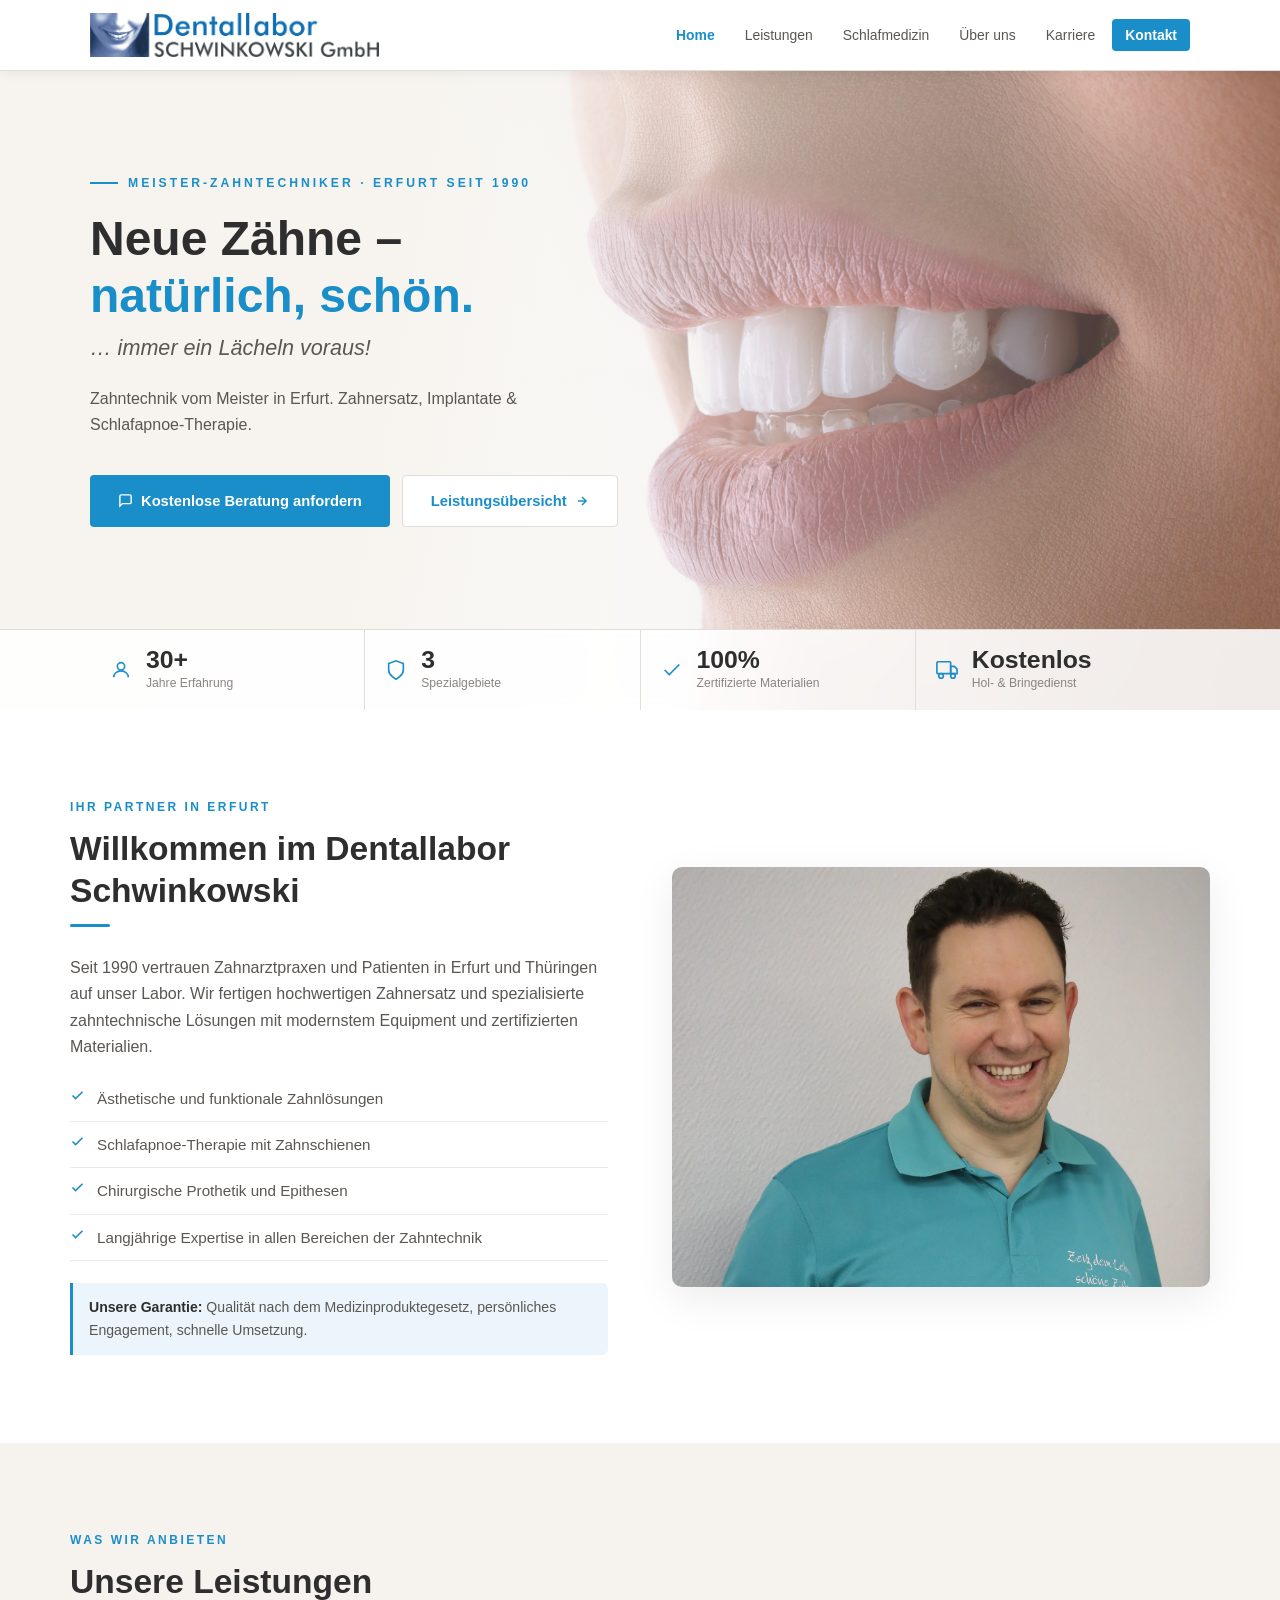
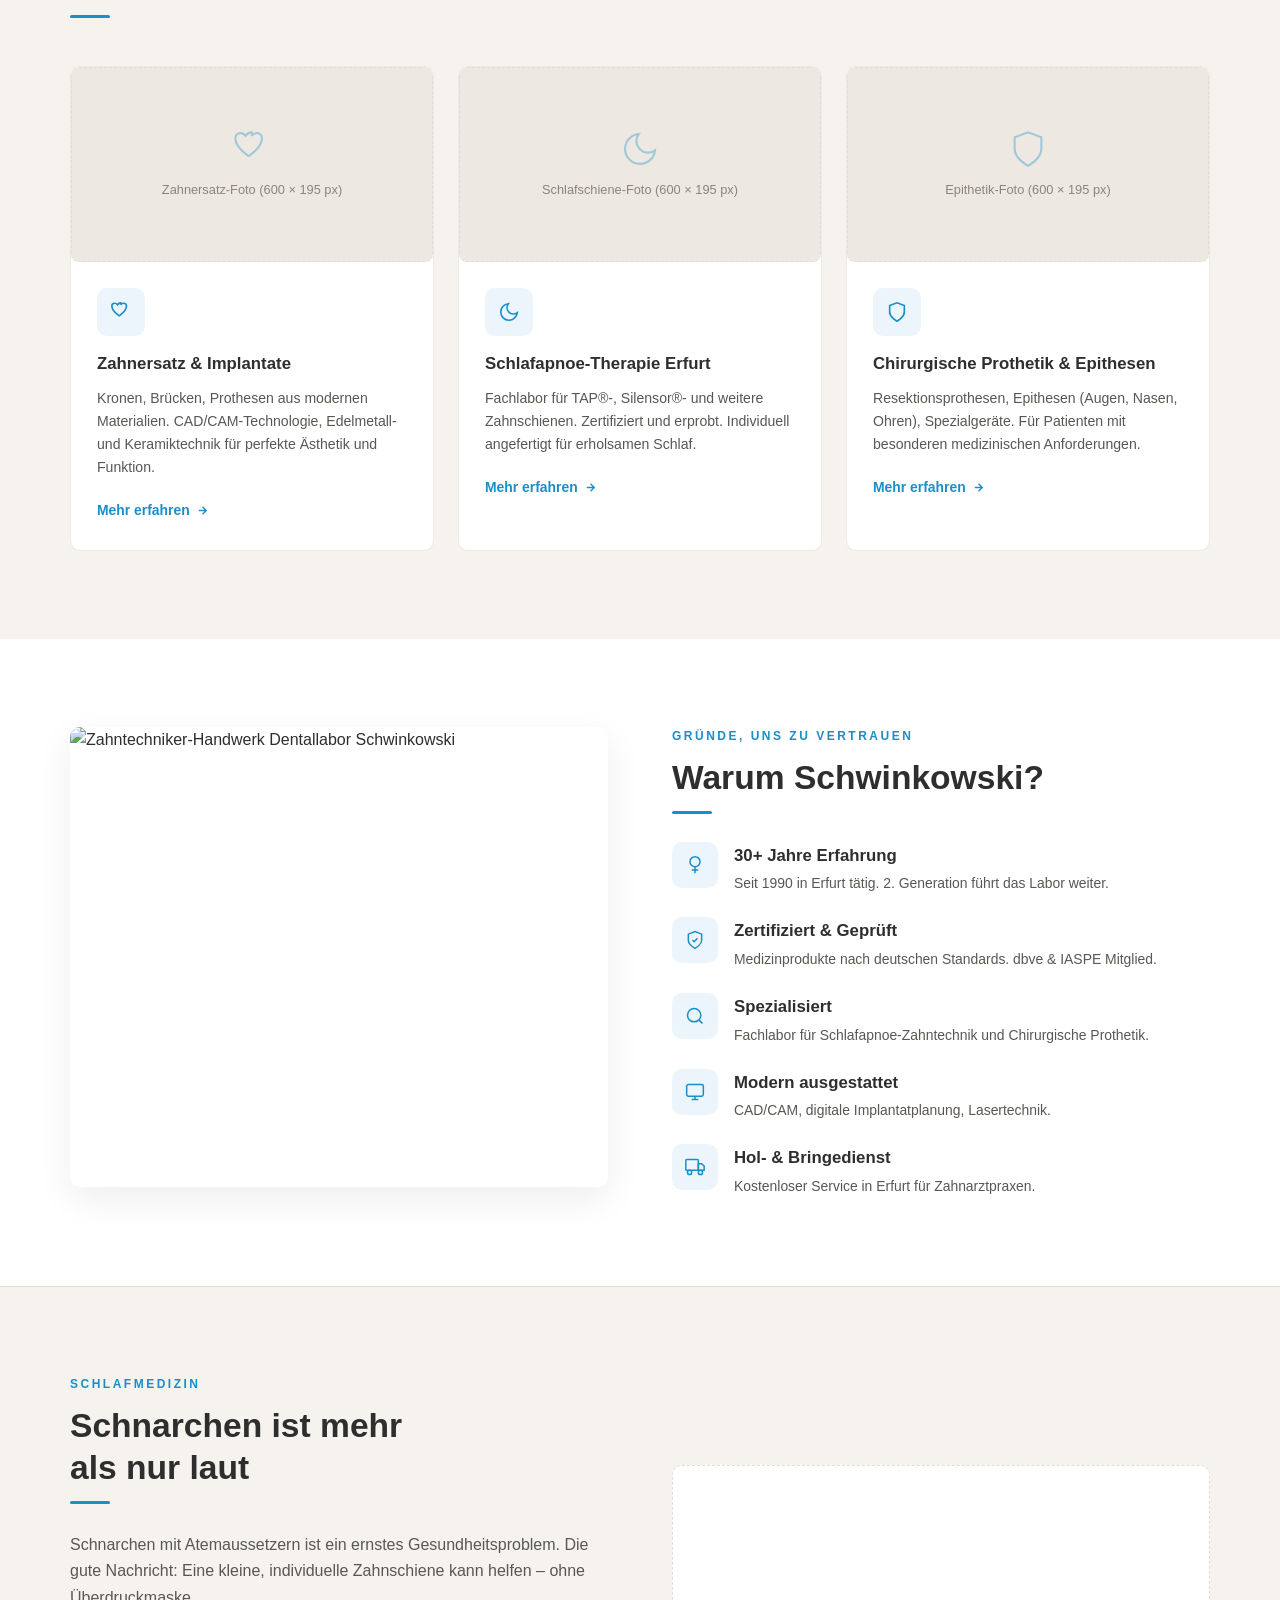
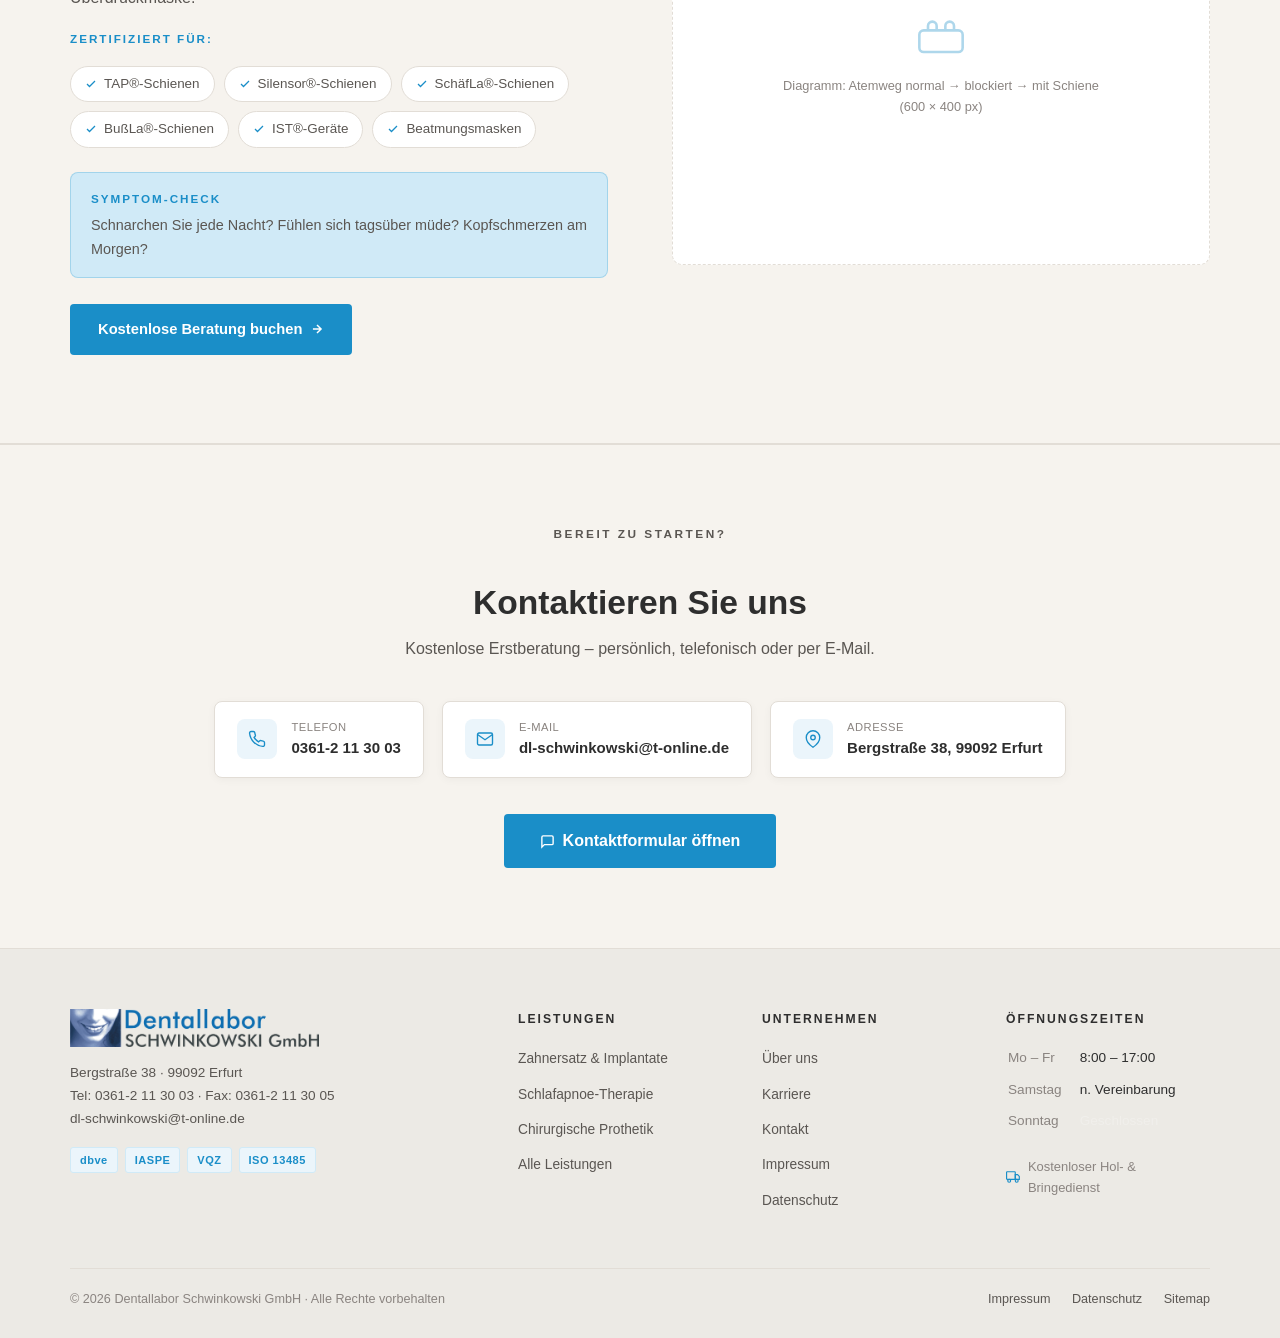
==== index.html @ 12960eac "Add files via upload" ====
<!DOCTYPE html>
<html lang="de">
<head>
  <meta charset="UTF-8" />
  <meta name="viewport" content="width=device-width, initial-scale=1.0" />
  <title>Zahntechnik Erfurt | Zahnersatz & Schlafapnoe-Therapie | Dentallabor Schwinkowski</title>
  <meta name="description" content="Modernes Dentallabor in Erfurt seit 1990. Zahnersatz, Implantate, Schlafapnoe-Therapie mit zertifizierter Qualität. Kontakt: 0361-2 11 30 03" />
  <style>
    /* ===== RESET ===== */
    *, *::before, *::after { box-sizing: border-box; margin: 0; padding: 0; }
    html { scroll-behavior: smooth; }
    body { font-family: 'Segoe UI', Arial, sans-serif; color: #2E2E2E; background: #FDFCFA; line-height: 1.65; }
    a { text-decoration: none; color: inherit; }
    img { max-width: 100%; display: block; }

    /* ===== PALETTE ===== */
    :root {
      /* Warm neutrals */
      --bg:          #FDFCFA;   /* Haupthintergrund: warmes Weiß */
      --bg-warm:     #F6F3EE;   /* Cremeton für Abwechslung */
      --bg-mid:      #EDE9E2;   /* Etwas dunkler für Karten-Hintergrund */
      --border:      #E2DDD6;   /* Trennlinien */
      --border-soft: #EDE9E2;

      /* Text */
      --text:        #2E2E2E;   /* Schwinkowski-Dunkelgrau → Haupttext */
      --text-mid:    #5A5652;   /* Mittlerer Text */
      --text-light:  #8A8480;   /* Subtiler Text */

      /* Brand blue (nur Akzente, Buttons, Links) */
      --blue:        #1A8EC8;
      --blue-dark:   #1270A0;
      --blue-light:  #EBF5FB;
      --blue-mid:    #D0EAF7;

      /* Dark – nur für Nav & Footer */
      --dark:        #111518;
      --dark-mid:    #1C2328;

      /* White */
      --white:       #FFFFFF;
    }

    /* ===== PLACEHOLDERS ===== */
    .img-placeholder {
      background: var(--bg-mid);
      display: flex; flex-direction: column;
      align-items: center; justify-content: center;
      gap: 10px; color: var(--text-light);
      font-size: 0.8rem; text-align: center; padding: 24px;
      border-radius: 8px; border: 1px dashed var(--border);
    }
    .img-placeholder svg { opacity: 0.35; color: var(--blue); }

    /* ===== TYPOGRAPHY ===== */
    h1 { font-size: clamp(2rem, 4vw, 3rem); font-weight: 700; line-height: 1.18; color: var(--text); }
    h2 { font-size: clamp(1.45rem, 3vw, 2.1rem); font-weight: 700; line-height: 1.25; color: var(--text); }
    h3 { font-size: 1.05rem; font-weight: 700; color: var(--text); }
    p  { margin-bottom: 0.9rem; }

    /* ===== BUTTONS ===== */
    .btn {
      display: inline-flex; align-items: center; gap: 8px;
      padding: 13px 28px; border-radius: 4px;
      font-weight: 700; font-size: 0.92rem; border: none; cursor: pointer;
      transition: transform 0.15s, box-shadow 0.15s, background 0.15s;
    }
    .btn:hover { transform: translateY(-2px); box-shadow: 0 6px 20px rgba(0,0,0,0.12); }
    .btn-primary { background: var(--blue); color: var(--white); }
    .btn-primary:hover { background: var(--blue-dark); }
    .btn-dark  { background: var(--dark); color: var(--white); }
    .btn-dark:hover { background: #222; }
    .btn-ghost { background: var(--white); color: var(--blue); border: 1.5px solid var(--blue); }
    .btn-ghost:hover { background: var(--blue-light); }

    /* ===== LAYOUT ===== */
    .section { padding: 88px 20px; }
    .section--warm   { background: var(--bg-warm); }
    .section--white  { background: var(--white); }
    .container { max-width: 1140px; margin: 0 auto; }

    .eyebrow {
      font-size: 0.75rem; font-weight: 700; letter-spacing: 2.5px;
      text-transform: uppercase; color: var(--blue); margin-bottom: 10px;
    }
    .rule { width: 40px; height: 3px; background: var(--blue); border-radius: 2px; margin: 12px 0 28px; }

    /* ===== NAVIGATION ===== */
    header {
      position: fixed; top: 0; left: 0; right: 0; z-index: 1000;
      background: var(--white);
      border-bottom: 1px solid var(--border);
      box-shadow: 0 2px 12px rgba(0,0,0,0.06);
    }
    nav {
      max-width: 1140px; margin: 0 auto;
      display: flex; align-items: center; justify-content: space-between;
      padding: 0 20px; height: 70px;
    }
    .nav-logo img { height: 44px; width: auto; }
    .nav-links { display: flex; gap: 4px; list-style: none; align-items: center; }
    .nav-links a {
      color: var(--text-mid); font-size: 0.87rem; font-weight: 500;
      padding: 8px 13px; border-radius: 4px; transition: background 0.15s, color 0.15s;
    }
    .nav-links a:hover { color: var(--blue); background: var(--blue-light); }
    .nav-links a.active { color: var(--blue); font-weight: 700; }
    .nav-cta { background: var(--blue) !important; color: var(--white) !important; font-weight: 700 !important; border-radius: 4px; }
    .nav-cta:hover { background: var(--blue-dark) !important; }

    /* ===== HERO (hell mit Bild) ===== */
    .hero {
      margin-top: 70px; position: relative;
      height: 640px; overflow: hidden;
      display: flex; align-items: center;
      background: var(--bg-warm);
    }
    .hero-bg-img {
      position: absolute; inset: 0;
      background-image: url('images/header.jpg');
      background-size: cover; background-position: center center;
      opacity: 1;
    }
    /* Warmer Overlay – Text links lesbar, Bild rechts sichtbar */
    .hero-overlay {
      position: absolute; inset: 0;
      background: linear-gradient(
        100deg,
        rgba(246,243,238,0.97) 0%,
        rgba(246,243,238,0.90) 30%,
        rgba(246,243,238,0.55) 55%,
        rgba(246,243,238,0.05) 100%
      );
    }
    .hero-accent-line { display: none; }
    .hero-content {
      position: relative; z-index: 3;
      max-width: 1140px; margin: 0 auto;
      padding: 0 20px 80px; width: 100%;
    }
    .hero-tag {
      font-size: 0.76rem; font-weight: 700; letter-spacing: 3px;
      text-transform: uppercase; color: var(--blue); margin-bottom: 18px;
      display: flex; align-items: center; gap: 10px;
    }
    .hero-tag::before { content:''; display:inline-block; width:28px; height:2px; background:var(--blue); }
    .hero h1 { max-width: 620px; margin-bottom: 6px; color: var(--text); }
    .hero h1 span { color: var(--blue); }
    .hero-italic {
      font-size: 1.35rem; font-style: italic; font-weight: 300;
      color: var(--text-mid); margin-bottom: 20px;
    }
    .hero-sub {
      color: var(--text-mid); font-size: 1rem;
      max-width: 480px; margin-bottom: 36px;
    }
    .hero-btns { display: flex; gap: 12px; flex-wrap: wrap; }

    /* Stats-Leiste am Hero-Boden */
    .hero-stats {
      position: absolute; bottom: 0; left: 0; right: 0; z-index: 3;
      background: rgba(255,255,255,0.88);
      backdrop-filter: blur(8px);
      border-top: 1px solid var(--border);
    }
    .hero-stats-inner {
      max-width: 1140px; margin: 0 auto; padding: 0 20px;
      display: flex;
    }
    .hero-stat {
      flex: 1; padding: 18px 0;
      border-right: 1px solid var(--border);
      display: flex; align-items: center; gap: 14px;
    }
    .hero-stat:last-child { border-right: none; }
    .hero-stat-icon { color: var(--blue); margin-left: 20px; flex-shrink: 0; }
    .hero-stat-num  { font-size: 1.55rem; font-weight: 800; color: var(--text); line-height: 1; }
    .hero-stat-text { font-size: 0.76rem; color: var(--text-light); line-height: 1.4; margin-top: 2px; }

    /* ===== INTRO ===== */
    .intro-grid { display: grid; grid-template-columns: 1fr 1fr; gap: 64px; align-items: center; }
    .intro-list { list-style: none; margin: 16px 0 22px; }
    .intro-list li {
      display: flex; align-items: flex-start; gap: 12px;
      padding: 10px 0; border-bottom: 1px solid var(--border-soft);
      color: var(--text-mid); font-size: 0.95rem;
    }
    .intro-list li svg { color: var(--blue); flex-shrink: 0; margin-top: 2px; }
    .intro-note {
      background: var(--blue-light);
      border-left: 3px solid var(--blue);
      padding: 13px 16px; border-radius: 0 6px 6px 0;
      font-size: 0.88rem; color: var(--text-mid);
    }
    .intro-note strong { color: var(--text); }
    .intro-image { border-radius: 10px; overflow: hidden; box-shadow: 0 12px 40px rgba(0,0,0,0.08); }

    /* ===== CARDS ===== */
    .cards-grid { display: grid; grid-template-columns: repeat(3,1fr); gap: 24px; margin-top: 48px; }
    .card {
      background: var(--white);
      border-radius: 10px;
      border: 1px solid var(--border-soft);
      overflow: hidden;
      transition: transform 0.2s, box-shadow 0.2s, border-color 0.2s;
    }
    .card:hover {
      transform: translateY(-5px);
      box-shadow: 0 12px 36px rgba(26,142,200,0.1);
      border-color: var(--blue);
    }
    .card-img { height: 195px; }
    .card-body { padding: 26px; }
    .card-icon {
      width: 48px; height: 48px;
      background: var(--blue-light); border-radius: 10px;
      display: flex; align-items: center; justify-content: center;
      color: var(--blue); margin-bottom: 14px;
    }
    .card h3 { margin-bottom: 9px; }
    .card p  { font-size: 0.88rem; color: var(--text-mid); margin-bottom: 18px; }
    .card-link {
      display: inline-flex; align-items: center; gap: 6px;
      font-size: 0.87rem; font-weight: 700; color: var(--blue);
      transition: gap 0.15s;
    }
    .card-link:hover { gap: 10px; }

    /* ===== TRUST ===== */
    .trust-grid { display: grid; grid-template-columns: 1fr 1fr; gap: 64px; align-items: start; }
    .trust-image { border-radius: 10px; overflow: hidden; box-shadow: 0 12px 36px rgba(0,0,0,0.07); }
    .trust-items { display: flex; flex-direction: column; gap: 22px; }
    .trust-item { display: flex; gap: 16px; align-items: flex-start; }
    .trust-icon {
      width: 46px; height: 46px; flex-shrink: 0;
      background: var(--blue-light); border-radius: 10px;
      display: flex; align-items: center; justify-content: center; color: var(--blue);
    }
    .trust-item h3 { margin-bottom: 3px; }
    .trust-item p  { font-size: 0.87rem; color: var(--text-mid); margin: 0; }

    /* ===== SCHLAFAPNOE (hell, warm) ===== */
    .sleep-section { background: var(--bg-warm); border-top: 1px solid var(--border); border-bottom: 1px solid var(--border); }
    .sleep-grid { display: grid; grid-template-columns: 1fr 1fr; gap: 64px; align-items: center; }
    .sleep-pills { display: flex; flex-wrap: wrap; gap: 9px; margin: 18px 0 24px; }
    .sleep-pill {
      display: flex; align-items: center; gap: 7px;
      background: var(--white);
      border: 1px solid var(--border);
      border-radius: 20px; padding: 6px 14px;
      font-size: 0.84rem; color: var(--text-mid);
    }
    .sleep-pill svg { color: var(--blue); }
    .sleep-box {
      background: var(--blue-mid);
      border: 1px solid rgba(26,142,200,0.25);
      border-radius: 8px; padding: 16px 20px; margin-bottom: 26px;
    }
    .sleep-box-label {
      font-size: 0.73rem; font-weight: 700; letter-spacing: 2px;
      text-transform: uppercase; color: var(--blue); margin-bottom: 6px;
    }
    .sleep-box p { font-size: 0.9rem; color: var(--text-mid); margin: 0; }
    .sleep-placeholder {
      background: var(--white);
      border: 1px dashed var(--border);
      border-radius: 10px;
    }

    /* ===== CTA SECTION ===== */
    .cta-section {
      background: var(--bg-warm);
      border-top: 1px solid var(--border);
      color: var(--text); text-align: center; padding: 80px 20px;
    }
    .cta-section h2 { color: var(--text); margin-bottom: 12px; }
    .cta-section > .container > p { color: var(--text-mid); max-width: 500px; margin: 0 auto 38px; }
    .cta-eyebrow { font-size:0.74rem; font-weight:700; letter-spacing:2.5px; text-transform:uppercase; color: var(--blue); margin-bottom:10px; }
    .cta-cards { display: flex; gap: 18px; justify-content: center; flex-wrap: wrap; margin-bottom: 36px; }
    .cta-card {
      display: flex; align-items: center; gap: 14px;
      background: var(--white);
      border: 1px solid var(--border);
      border-radius: 8px; padding: 16px 22px; text-align: left;
      box-shadow: 0 2px 8px rgba(0,0,0,0.04);
    }
    .cta-card-icon {
      width: 40px; height: 40px; flex-shrink: 0;
      background: var(--blue-light); border-radius: 8px;
      display: flex; align-items: center; justify-content: center;
      color: var(--blue);
    }
    .cta-card-label { font-size: 0.7rem; color: var(--text-light); letter-spacing: 0.5px; text-transform: uppercase; }
    .cta-card-value { font-weight: 700; font-size: 0.94rem; color: var(--text); }

    /* ===== FOOTER (helles Grau) ===== */
    footer {
      background: #ECEAE5;
      border-top: 1px solid var(--border);
      color: var(--text-mid);
      padding: 60px 20px 28px;
    }
    .footer-grid {
      display: grid; grid-template-columns: 2fr 1fr 1fr 1fr; gap: 40px;
      max-width: 1140px; margin: 0 auto 46px;
    }
    .footer-logo { height: 38px; width: auto; margin-bottom: 14px; }
    .footer-brand p { font-size: 0.85rem; color: var(--text-mid); margin-bottom: 16px; line-height: 1.7; }
    .footer-badges { display: flex; flex-wrap: wrap; gap: 7px; }
    .footer-badge {
      background: var(--blue-light); border: 1px solid var(--blue-mid);
      border-radius: 3px; padding: 3px 9px;
      font-size: 0.69rem; font-weight: 700; color: var(--blue); letter-spacing: 0.5px;
    }
    .footer-col h4 {
      color: var(--text); font-size: 0.76rem; font-weight: 700;
      text-transform: uppercase; letter-spacing: 2px; margin-bottom: 16px;
    }
    .footer-col ul { list-style: none; }
    .footer-col ul li { margin-bottom: 9px; }
    .footer-col ul li a { font-size: 0.86rem; color: var(--text-mid); transition: color 0.15s; }
    .footer-col ul li a:hover { color: var(--blue); }
    .footer-hours td { padding-bottom: 7px; font-size: 0.85rem; }
    .footer-hours td:first-child { color: var(--text-light); padding-right: 16px; }
    .footer-hours td:last-child { color: var(--text); }
    .footer-service {
      display: flex; align-items: center; gap: 8px;
      font-size: 0.81rem; margin-top: 14px; color: var(--text-light);
    }
    .footer-service svg { color: var(--blue); }
    .footer-bottom {
      max-width: 1140px; margin: 0 auto;
      border-top: 1px solid var(--border);
      padding-top: 20px;
      display: flex; align-items: center; justify-content: space-between;
      flex-wrap: wrap; gap: 12px;
      font-size: 0.79rem; color: var(--text-light);
    }
    .footer-bottom a { color: var(--text-mid); margin-left: 18px; }
    .footer-bottom a:hover { color: var(--blue); }

    /* ===== RESPONSIVE ===== */
    @media (max-width: 1000px) {
      .intro-grid, .trust-grid, .sleep-grid { grid-template-columns: 1fr; }
      .cards-grid { grid-template-columns: 1fr 1fr; }
      .footer-grid { grid-template-columns: 1fr 1fr; }
      .trust-image { order: -1; }
    }
    @media (max-width: 700px) {
      .cards-grid { grid-template-columns: 1fr; }
      .hero-stats-inner { flex-wrap: wrap; }
      .hero-stat { min-width: 45%; border-right: none; border-bottom: 1px solid var(--border); }
      .nav-links { display: none; }
      .footer-grid { grid-template-columns: 1fr; }
      .hero-overlay { background: linear-gradient(95deg, rgba(253,252,250,0.98) 0%, rgba(246,243,238,0.9) 50%, rgba(246,243,238,0.3) 100%); }
    }
  </style>
</head>
<body>

<!-- ===== NAVIGATION ===== -->
<header>
  <nav>
    <a href="/" class="nav-logo">
      <img src="images/DLS-logo-simple.png" alt="Dentallabor Schwinkowski GmbH" />
    </a>
    <ul class="nav-links">
      <li><a href="/" class="active">Home</a></li>
      <li><a href="/leistungen">Leistungen</a></li>
      <li><a href="/leistungen/schlafmedizin">Schlafmedizin</a></li>
      <li><a href="/ueber-uns">Über uns</a></li>
      <li><a href="/karriere">Karriere</a></li>
      <li><a href="/kontakt" class="nav-cta">Kontakt</a></li>
    </ul>
  </nav>
</header>


<!-- ===== HERO ===== -->
<section class="hero">
  <div class="hero-bg-img"></div>
  <div class="hero-overlay"></div>
  <div class="hero-accent-line"></div>

  <div class="hero-content container">
    <p class="hero-tag">Meister-Zahntechniker · Erfurt seit 1990</p>
    <h1>Neue Zähne –<br><span>natürlich, schön.</span></h1>
    <p class="hero-italic">… immer ein Lächeln voraus!</p>
    <p class="hero-sub">Zahntechnik vom Meister in Erfurt. Zahnersatz, Implantate &amp; Schlafapnoe-Therapie.</p>
    <div class="hero-btns">
      <a href="/kontakt?typ=anfrage" class="btn btn-primary">
        <svg width="15" height="15" viewBox="0 0 24 24" fill="none" stroke="currentColor" stroke-width="2.2"><path d="M21 15a2 2 0 01-2 2H7l-4 4V5a2 2 0 012-2h14a2 2 0 012 2z"/></svg>
        Kostenlose Beratung anfordern
      </a>
      <a href="/leistungen" class="btn" style="background:var(--white); color:var(--blue); border:1.5px solid var(--border);">
        Leistungsübersicht
        <svg width="14" height="14" viewBox="0 0 24 24" fill="none" stroke="currentColor" stroke-width="2.5"><path d="M5 12h14M12 5l7 7-7 7"/></svg>
      </a>
    </div>
  </div>

  <!-- Stats-Leiste -->
  <div class="hero-stats">
    <div class="hero-stats-inner container">
      <div class="hero-stat">
        <svg class="hero-stat-icon" width="22" height="22" viewBox="0 0 24 24" fill="none" stroke="currentColor" stroke-width="1.8"><circle cx="12" cy="8" r="4"/><path d="M4 20c0-4 3.6-7 8-7s8 3 8 7"/></svg>
        <div>
          <div class="hero-stat-num">30+</div>
          <div class="hero-stat-text">Jahre Erfahrung</div>
        </div>
      </div>
      <div class="hero-stat">
        <svg class="hero-stat-icon" width="22" height="22" viewBox="0 0 24 24" fill="none" stroke="currentColor" stroke-width="1.8"><path d="M12 22s8-4 8-10V5l-8-3-8 3v7c0 6 8 10 8 10z"/></svg>
        <div>
          <div class="hero-stat-num">3</div>
          <div class="hero-stat-text">Spezialgebiete</div>
        </div>
      </div>
      <div class="hero-stat">
        <svg class="hero-stat-icon" width="22" height="22" viewBox="0 0 24 24" fill="none" stroke="currentColor" stroke-width="1.8"><polyline points="20 6 9 17 4 12"/></svg>
        <div>
          <div class="hero-stat-num">100%</div>
          <div class="hero-stat-text">Zertifizierte Materialien</div>
        </div>
      </div>
      <div class="hero-stat">
        <svg class="hero-stat-icon" width="22" height="22" viewBox="0 0 24 24" fill="none" stroke="currentColor" stroke-width="1.8"><rect x="1" y="3" width="15" height="13" rx="1"/><path d="M16 8h4l3 3v5h-7z"/><circle cx="5.5" cy="18.5" r="2.5"/><circle cx="18.5" cy="18.5" r="2.5"/></svg>
        <div>
          <div class="hero-stat-num">Kostenlos</div>
          <div class="hero-stat-text">Hol- &amp; Bringedienst</div>
        </div>
      </div>
    </div>
  </div>
</section>


<!-- ===== EINLEITUNG ===== -->
<section class="section section--white">
  <div class="container intro-grid">
    <div>
      <p class="eyebrow">Ihr Partner in Erfurt</p>
      <h2>Willkommen im Dentallabor Schwinkowski</h2>
      <div class="rule"></div>
      <p style="color:var(--text-mid);">Seit 1990 vertrauen Zahnarztpraxen und Patienten in Erfurt und Thüringen auf unser Labor. Wir fertigen hochwertigen Zahnersatz und spezialisierte zahntechnische Lösungen mit modernstem Equipment und zertifizierten Materialien.</p>
      <ul class="intro-list">
        <li>
          <svg width="15" height="15" viewBox="0 0 24 24" fill="none" stroke="currentColor" stroke-width="2.5"><polyline points="20 6 9 17 4 12"/></svg>
          Ästhetische und funktionale Zahnlösungen
        </li>
        <li>
          <svg width="15" height="15" viewBox="0 0 24 24" fill="none" stroke="currentColor" stroke-width="2.5"><polyline points="20 6 9 17 4 12"/></svg>
          Schlafapnoe-Therapie mit Zahnschienen
        </li>
        <li>
          <svg width="15" height="15" viewBox="0 0 24 24" fill="none" stroke="currentColor" stroke-width="2.5"><polyline points="20 6 9 17 4 12"/></svg>
          Chirurgische Prothetik und Epithesen
        </li>
        <li>
          <svg width="15" height="15" viewBox="0 0 24 24" fill="none" stroke="currentColor" stroke-width="2.5"><polyline points="20 6 9 17 4 12"/></svg>
          Langjährige Expertise in allen Bereichen der Zahntechnik
        </li>
      </ul>
      <div class="intro-note">
        <strong>Unsere Garantie:</strong> Qualität nach dem Medizinproduktegesetz, persönliches Engagement, schnelle Umsetzung.
      </div>
    </div>
    <div class="intro-image">
      <img src="images/Portrait-LarsStahl.webp"
           alt="ZTM Lars Stahl – Leitung Dentallabor Schwinkowski Erfurt"
           style="width:100%; height:420px; object-fit:cover;" />
    </div>
  </div>
</section>


<!-- ===== LEISTUNGS-CARDS ===== -->
<section class="section section--warm">
  <div class="container">
    <p class="eyebrow">Was wir anbieten</p>
    <h2>Unsere Leistungen</h2>
    <div class="rule"></div>

    <div class="cards-grid">

      <article class="card">
        <div class="card-img img-placeholder">
          <svg width="40" height="40" viewBox="0 0 24 24" fill="none" stroke="currentColor" stroke-width="1.3"><path d="M12 2c-1.5 0-3 .8-3.8 2.1C7.4 3 6.2 2.5 5 2.5 3 2.5 2 4 2 5.5c0 4 3 7 7 10l.5.4a1 1 0 001 0l.5-.4c4-3 7-6 7-10 0-1.5-1-3-3-3-1.2 0-2.4.5-3.2 1.6A4 4 0 0012 2z"/></svg>
          <span>Zahnersatz-Foto (600 × 195 px)</span>
        </div>
        <div class="card-body">
          <div class="card-icon">
            <svg width="22" height="22" viewBox="0 0 24 24" fill="none" stroke="currentColor" stroke-width="1.8"><path d="M12 2c-1.5 0-3 .8-3.8 2.1C7.4 3 6.2 2.5 5 2.5 3 2.5 2 4 2 5.5c0 4 3 7 7 10l.5.4a1 1 0 001 0l.5-.4c4-3 7-6 7-10 0-1.5-1-3-3-3-1.2 0-2.4.5-3.2 1.6A4 4 0 0012 2z"/></svg>
          </div>
          <h3>Zahnersatz &amp; Implantate</h3>
          <p>Kronen, Brücken, Prothesen aus modernen Materialien. CAD/CAM-Technologie, Edelmetall- und Keramiktechnik für perfekte Ästhetik und Funktion.</p>
          <a href="/leistungen/zahnersatz" class="card-link">
            Mehr erfahren
            <svg width="13" height="13" viewBox="0 0 24 24" fill="none" stroke="currentColor" stroke-width="2.5"><path d="M5 12h14M12 5l7 7-7 7"/></svg>
          </a>
        </div>
      </article>

      <article class="card">
        <div class="card-img img-placeholder">
          <svg width="40" height="40" viewBox="0 0 24 24" fill="none" stroke="currentColor" stroke-width="1.3"><path d="M21 12.79A9 9 0 1111.21 3 7 7 0 0021 12.79z"/></svg>
          <span>Schlafschiene-Foto (600 × 195 px)</span>
        </div>
        <div class="card-body">
          <div class="card-icon">
            <svg width="22" height="22" viewBox="0 0 24 24" fill="none" stroke="currentColor" stroke-width="1.8"><path d="M21 12.79A9 9 0 1111.21 3 7 7 0 0021 12.79z"/></svg>
          </div>
          <h3>Schlafapnoe-Therapie Erfurt</h3>
          <p>Fachlabor für TAP®-, Silensor®- und weitere Zahnschienen. Zertifiziert und erprobt. Individuell angefertigt für erholsamen Schlaf.</p>
          <a href="/leistungen/schlafmedizin" class="card-link">
            Mehr erfahren
            <svg width="13" height="13" viewBox="0 0 24 24" fill="none" stroke="currentColor" stroke-width="2.5"><path d="M5 12h14M12 5l7 7-7 7"/></svg>
          </a>
        </div>
      </article>

      <article class="card">
        <div class="card-img img-placeholder">
          <svg width="40" height="40" viewBox="0 0 24 24" fill="none" stroke="currentColor" stroke-width="1.3"><path d="M12 22s8-4 8-10V5l-8-3-8 3v7c0 6 8 10 8 10z"/></svg>
          <span>Epithetik-Foto (600 × 195 px)</span>
        </div>
        <div class="card-body">
          <div class="card-icon">
            <svg width="22" height="22" viewBox="0 0 24 24" fill="none" stroke="currentColor" stroke-width="1.8"><path d="M12 22s8-4 8-10V5l-8-3-8 3v7c0 6 8 10 8 10z"/></svg>
          </div>
          <h3>Chirurgische Prothetik &amp; Epithesen</h3>
          <p>Resektionsprothesen, Epithesen (Augen, Nasen, Ohren), Spezialgeräte. Für Patienten mit besonderen medizinischen Anforderungen.</p>
          <a href="/leistungen/chirurgische-prothetik" class="card-link">
            Mehr erfahren
            <svg width="13" height="13" viewBox="0 0 24 24" fill="none" stroke="currentColor" stroke-width="2.5"><path d="M5 12h14M12 5l7 7-7 7"/></svg>
          </a>
        </div>
      </article>

    </div>
  </div>
</section>


<!-- ===== WARUM SCHWINKOWSKI ===== -->
<section class="section section--white">
  <div class="container trust-grid">
    <div class="trust-image">
      <img src="images/Philosophie+2.Bild+Ha╠ênde-1920w.webp"
           alt="Zahntechniker-Handwerk Dentallabor Schwinkowski"
           style="width:100%; height:460px; object-fit:cover;" />
    </div>
    <div>
      <p class="eyebrow">Gründe, uns zu vertrauen</p>
      <h2>Warum Schwinkowski?</h2>
      <div class="rule"></div>
      <div class="trust-items">

        <div class="trust-item">
          <div class="trust-icon">
            <svg width="20" height="20" viewBox="0 0 24 24" fill="none" stroke="currentColor" stroke-width="1.8"><circle cx="12" cy="8" r="6"/><path d="M12 14v8M8 18h8"/></svg>
          </div>
          <div>
            <h3>30+ Jahre Erfahrung</h3>
            <p>Seit 1990 in Erfurt tätig. 2. Generation führt das Labor weiter.</p>
          </div>
        </div>

        <div class="trust-item">
          <div class="trust-icon">
            <svg width="20" height="20" viewBox="0 0 24 24" fill="none" stroke="currentColor" stroke-width="1.8"><path d="M12 22s8-4 8-10V5l-8-3-8 3v7c0 6 8 10 8 10z"/><polyline points="9 12 11 14 15 10"/></svg>
          </div>
          <div>
            <h3>Zertifiziert &amp; Geprüft</h3>
            <p>Medizinprodukte nach deutschen Standards. dbve &amp; IASPE Mitglied.</p>
          </div>
        </div>

        <div class="trust-item">
          <div class="trust-icon">
            <svg width="20" height="20" viewBox="0 0 24 24" fill="none" stroke="currentColor" stroke-width="1.8"><circle cx="11" cy="11" r="8"/><path d="M21 21l-4.35-4.35"/></svg>
          </div>
          <div>
            <h3>Spezialisiert</h3>
            <p>Fachlabor für Schlafapnoe-Zahntechnik und Chirurgische Prothetik.</p>
          </div>
        </div>

        <div class="trust-item">
          <div class="trust-icon">
            <svg width="20" height="20" viewBox="0 0 24 24" fill="none" stroke="currentColor" stroke-width="1.8"><rect x="2" y="3" width="20" height="14" rx="2"/><path d="M8 21h8M12 17v4"/></svg>
          </div>
          <div>
            <h3>Modern ausgestattet</h3>
            <p>CAD/CAM, digitale Implantatplanung, Lasertechnik.</p>
          </div>
        </div>

        <div class="trust-item">
          <div class="trust-icon">
            <svg width="20" height="20" viewBox="0 0 24 24" fill="none" stroke="currentColor" stroke-width="1.8"><rect x="1" y="3" width="15" height="13" rx="1"/><path d="M16 8h4l3 3v5h-7z"/><circle cx="5.5" cy="18.5" r="2.5"/><circle cx="18.5" cy="18.5" r="2.5"/></svg>
          </div>
          <div>
            <h3>Hol- &amp; Bringedienst</h3>
            <p>Kostenloser Service in Erfurt für Zahnarztpraxen.</p>
          </div>
        </div>

      </div>
    </div>
  </div>
</section>


<!-- ===== SCHLAFAPNOE TEASER ===== -->
<section class="section sleep-section">
  <div class="container sleep-grid">
    <div>
      <p class="eyebrow">Schlafmedizin</p>
      <h2>Schnarchen ist mehr<br>als nur laut</h2>
      <div class="rule"></div>
      <p style="color:var(--text-mid);">Schnarchen mit Atemaussetzern ist ein ernstes Gesundheitsproblem. Die gute Nachricht: Eine kleine, individuelle Zahnschiene kann helfen – ohne Überdruckmaske.</p>

      <p style="font-size:0.73rem; font-weight:700; letter-spacing:2px; text-transform:uppercase; color:var(--blue); margin:18px 0 10px;">Zertifiziert für:</p>
      <div class="sleep-pills">
        <span class="sleep-pill">
          <svg width="12" height="12" viewBox="0 0 24 24" fill="none" stroke="currentColor" stroke-width="2.5"><polyline points="20 6 9 17 4 12"/></svg>
          TAP®-Schienen
        </span>
        <span class="sleep-pill">
          <svg width="12" height="12" viewBox="0 0 24 24" fill="none" stroke="currentColor" stroke-width="2.5"><polyline points="20 6 9 17 4 12"/></svg>
          Silensor®-Schienen
        </span>
        <span class="sleep-pill">
          <svg width="12" height="12" viewBox="0 0 24 24" fill="none" stroke="currentColor" stroke-width="2.5"><polyline points="20 6 9 17 4 12"/></svg>
          SchäfLa®-Schienen
        </span>
        <span class="sleep-pill">
          <svg width="12" height="12" viewBox="0 0 24 24" fill="none" stroke="currentColor" stroke-width="2.5"><polyline points="20 6 9 17 4 12"/></svg>
          BußLa®-Schienen
        </span>
        <span class="sleep-pill">
          <svg width="12" height="12" viewBox="0 0 24 24" fill="none" stroke="currentColor" stroke-width="2.5"><polyline points="20 6 9 17 4 12"/></svg>
          IST®-Geräte
        </span>
        <span class="sleep-pill">
          <svg width="12" height="12" viewBox="0 0 24 24" fill="none" stroke="currentColor" stroke-width="2.5"><polyline points="20 6 9 17 4 12"/></svg>
          Beatmungsmasken
        </span>
      </div>

      <div class="sleep-box">
        <div class="sleep-box-label">Symptom-Check</div>
        <p>Schnarchen Sie jede Nacht? Fühlen sich tagsüber müde? Kopfschmerzen am Morgen?</p>
      </div>

      <a href="/leistungen/schlafmedizin" class="btn btn-primary">
        Kostenlose Beratung buchen
        <svg width="14" height="14" viewBox="0 0 24 24" fill="none" stroke="currentColor" stroke-width="2.5"><path d="M5 12h14M12 5l7 7-7 7"/></svg>
      </a>
    </div>

    <div class="sleep-placeholder img-placeholder" style="min-height:400px;">
      <svg width="52" height="52" viewBox="0 0 24 24" fill="none" stroke="currentColor" stroke-width="1.2">
        <rect x="2" y="8" width="20" height="10" rx="2"/><path d="M6 8V6a2 2 0 014 0v2M14 8V6a2 2 0 014 0v2"/>
      </svg>
      <span>Diagramm: Atemweg normal → blockiert → mit Schiene<br>(600 × 400 px)</span>
    </div>
  </div>
</section>


<!-- ===== CTA ===== -->
<section class="cta-section">
  <div class="container">
    <p class="cta-eyebrow">Bereit zu starten?</p>
    <h2>Kontaktieren Sie uns</h2>
    <p>Kostenlose Erstberatung – persönlich, telefonisch oder per E-Mail.</p>

    <div class="cta-cards">
      <div class="cta-card">
        <div class="cta-card-icon">
          <svg width="18" height="18" viewBox="0 0 24 24" fill="none" stroke="currentColor" stroke-width="1.8"><path d="M22 16.92v3a2 2 0 01-2.18 2A19.8 19.8 0 012.08 4.18 2 2 0 014.1 2h3a2 2 0 012 1.72c.127.96.361 1.903.7 2.81a2 2 0 01-.45 2.11L8.09 9.91a16 16 0 006 6l1.27-1.27a2 2 0 012.11-.45c.907.339 1.85.573 2.81.7A2 2 0 0122 16.92z"/></svg>
        </div>
        <div>
          <div class="cta-card-label">Telefon</div>
          <div class="cta-card-value">0361-2 11 30 03</div>
        </div>
      </div>
      <div class="cta-card">
        <div class="cta-card-icon">
          <svg width="18" height="18" viewBox="0 0 24 24" fill="none" stroke="currentColor" stroke-width="1.8"><path d="M4 4h16c1.1 0 2 .9 2 2v12c0 1.1-.9 2-2 2H4c-1.1 0-2-.9-2-2V6c0-1.1.9-2 2-2z"/><polyline points="22,6 12,13 2,6"/></svg>
        </div>
        <div>
          <div class="cta-card-label">E-Mail</div>
          <div class="cta-card-value">dl-schwinkowski@t-online.de</div>
        </div>
      </div>
      <div class="cta-card">
        <div class="cta-card-icon">
          <svg width="18" height="18" viewBox="0 0 24 24" fill="none" stroke="currentColor" stroke-width="1.8"><path d="M21 10c0 7-9 13-9 13S3 17 3 10a9 9 0 0118 0z"/><circle cx="12" cy="10" r="3"/></svg>
        </div>
        <div>
          <div class="cta-card-label">Adresse</div>
          <div class="cta-card-value">Bergstraße 38, 99092 Erfurt</div>
        </div>
      </div>
    </div>

    <a href="/kontakt" class="btn btn-primary" style="font-size:1rem; padding:14px 36px;">
      <svg width="15" height="15" viewBox="0 0 24 24" fill="none" stroke="currentColor" stroke-width="2.2"><path d="M21 15a2 2 0 01-2 2H7l-4 4V5a2 2 0 012-2h14a2 2 0 012 2z"/></svg>
      Kontaktformular öffnen
    </a>
  </div>
</section>


<!-- ===== FOOTER ===== -->
<footer>
  <div class="footer-grid container">
    <div class="footer-brand">
      <img src="images/DLS-logo-simple.png" alt="Dentallabor Schwinkowski" class="footer-logo" />
      <p>Bergstraße 38 · 99092 Erfurt<br>
         Tel: 0361-2 11 30 03 · Fax: 0361-2 11 30 05<br>
         dl-schwinkowski@t-online.de</p>
      <div class="footer-badges">
        <span class="footer-badge">dbve</span>
        <span class="footer-badge">IASPE</span>
        <span class="footer-badge">VQZ</span>
        <span class="footer-badge">ISO 13485</span>
      </div>
    </div>
    <div class="footer-col">
      <h4>Leistungen</h4>
      <ul>
        <li><a href="/leistungen/zahnersatz">Zahnersatz &amp; Implantate</a></li>
        <li><a href="/leistungen/schlafmedizin">Schlafapnoe-Therapie</a></li>
        <li><a href="/leistungen/chirurgische-prothetik">Chirurgische Prothetik</a></li>
        <li><a href="/leistungen">Alle Leistungen</a></li>
      </ul>
    </div>
    <div class="footer-col">
      <h4>Unternehmen</h4>
      <ul>
        <li><a href="/ueber-uns">Über uns</a></li>
        <li><a href="/karriere">Karriere</a></li>
        <li><a href="/kontakt">Kontakt</a></li>
        <li><a href="/impressum">Impressum</a></li>
        <li><a href="/datenschutz">Datenschutz</a></li>
      </ul>
    </div>
    <div class="footer-col">
      <h4>Öffnungszeiten</h4>
      <table class="footer-hours">
        <tr><td>Mo – Fr</td><td>8:00 – 17:00</td></tr>
        <tr><td>Samstag</td><td>n. Vereinbarung</td></tr>
        <tr><td>Sonntag</td><td style="color:rgba(255,255,255,0.25);">Geschlossen</td></tr>
      </table>
      <div class="footer-service">
        <svg width="14" height="14" viewBox="0 0 24 24" fill="none" stroke="currentColor" stroke-width="2"><rect x="1" y="3" width="15" height="13" rx="1"/><path d="M16 8h4l3 3v5h-7z"/><circle cx="5.5" cy="18.5" r="2.5"/><circle cx="18.5" cy="18.5" r="2.5"/></svg>
        Kostenloser Hol- &amp; Bringedienst
      </div>
    </div>
  </div>
  <div class="footer-bottom">
    <span>© 2026 Dentallabor Schwinkowski GmbH · Alle Rechte vorbehalten</span>
    <div>
      <a href="/impressum">Impressum</a>
      <a href="/datenschutz">Datenschutz</a>
      <a href="/sitemap">Sitemap</a>
    </div>
  </div>
</footer>

</body>
</html>
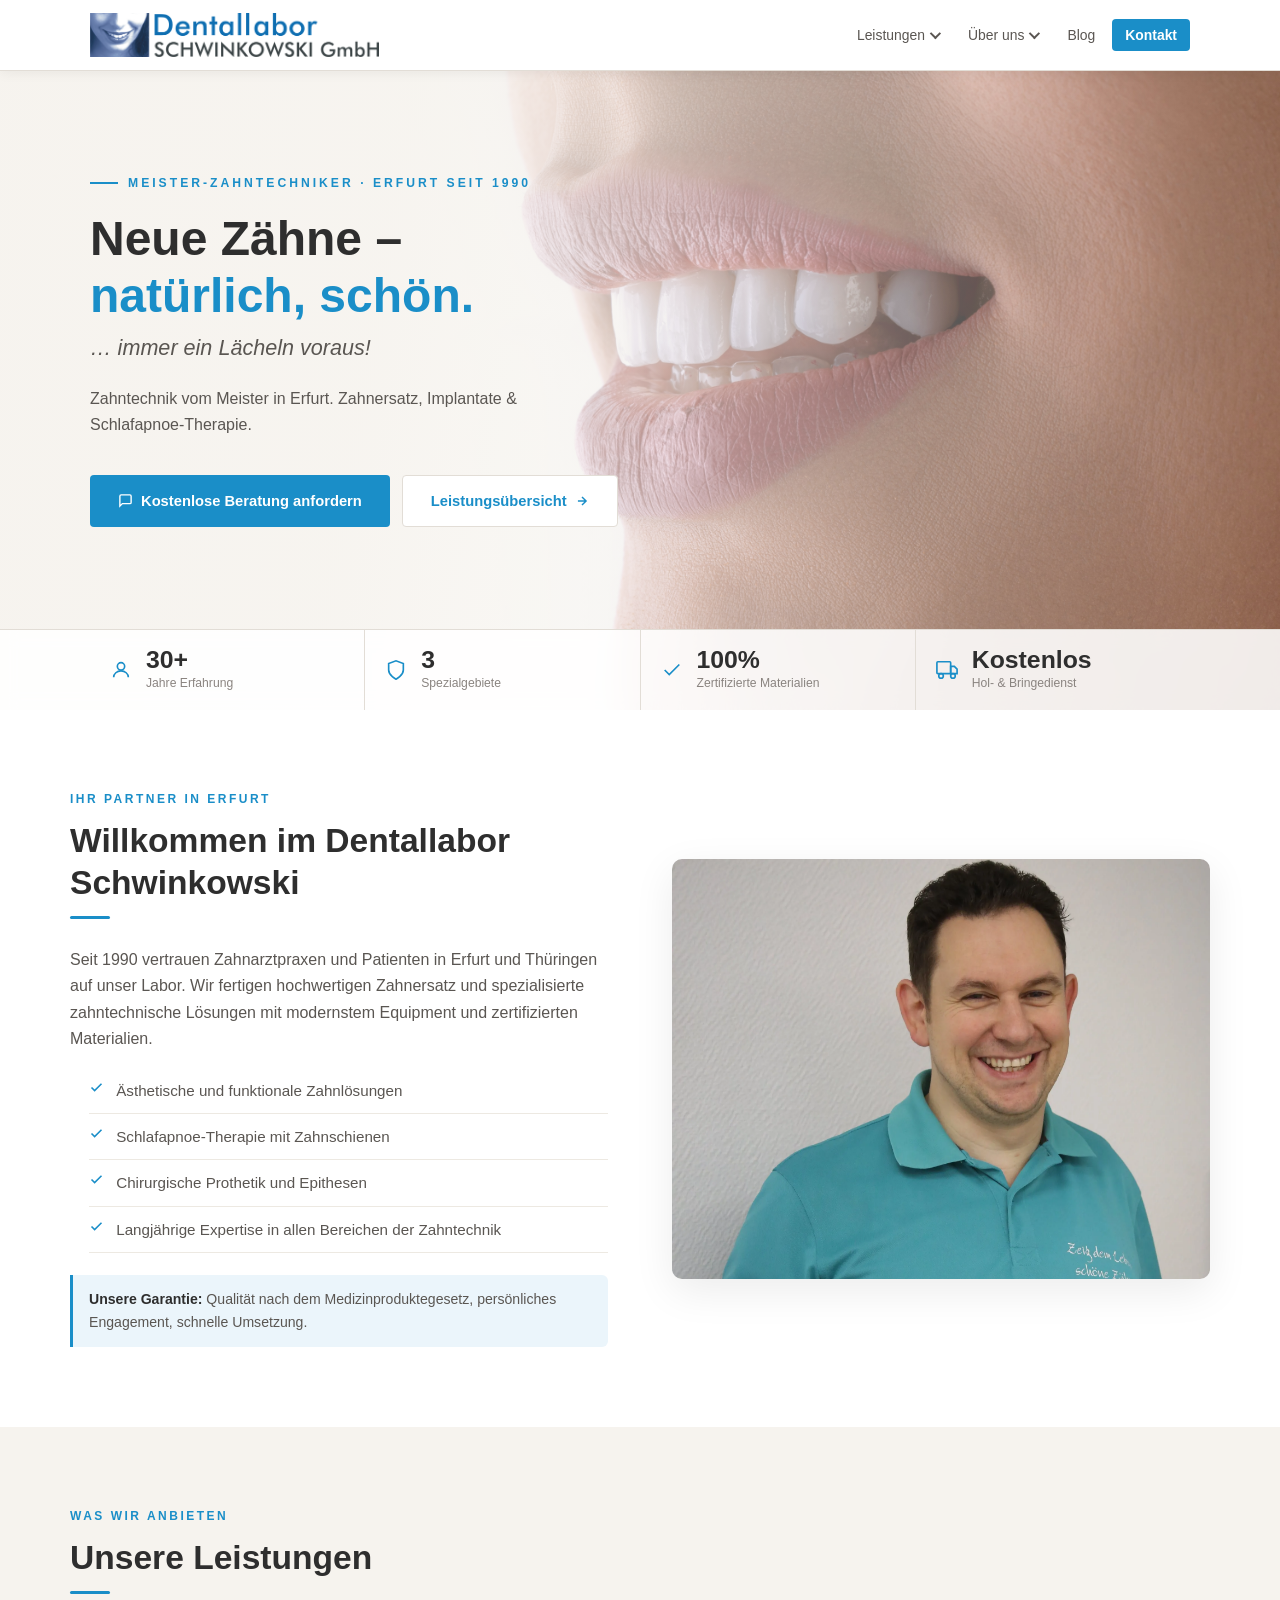
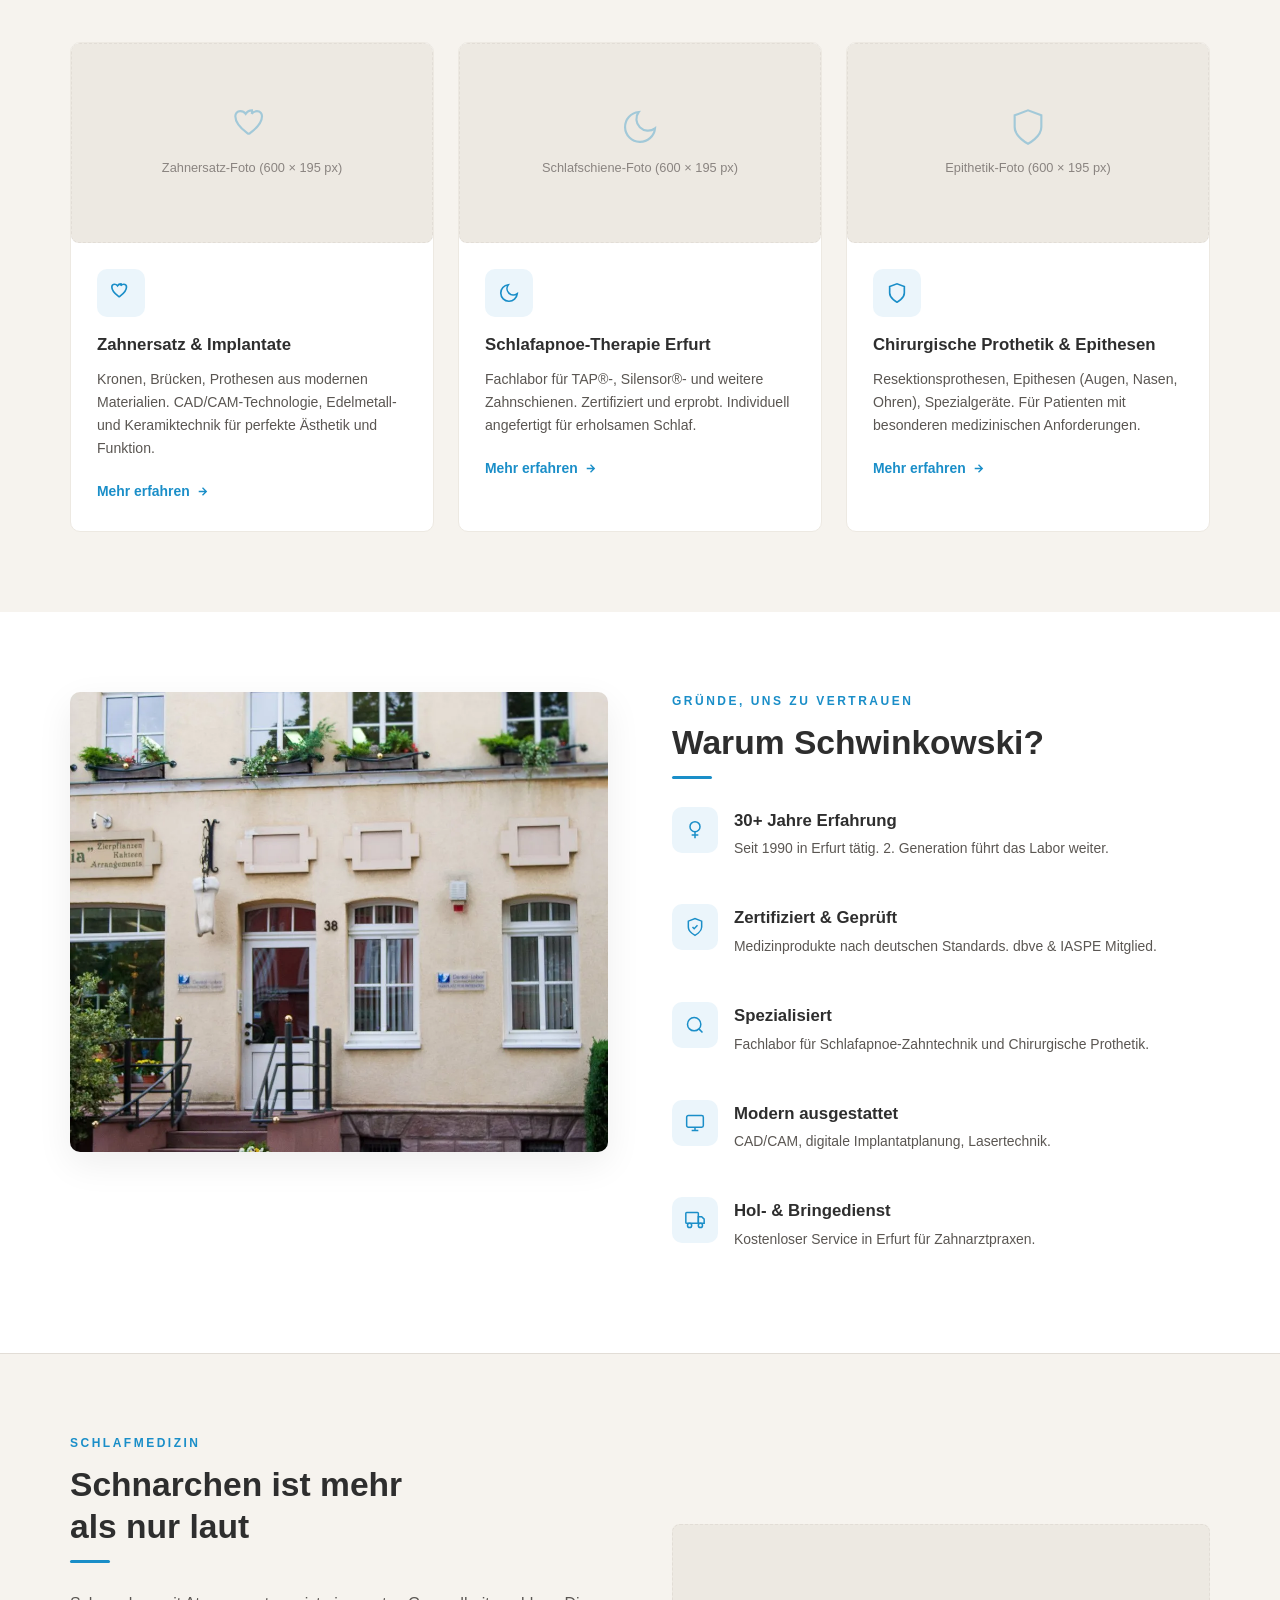
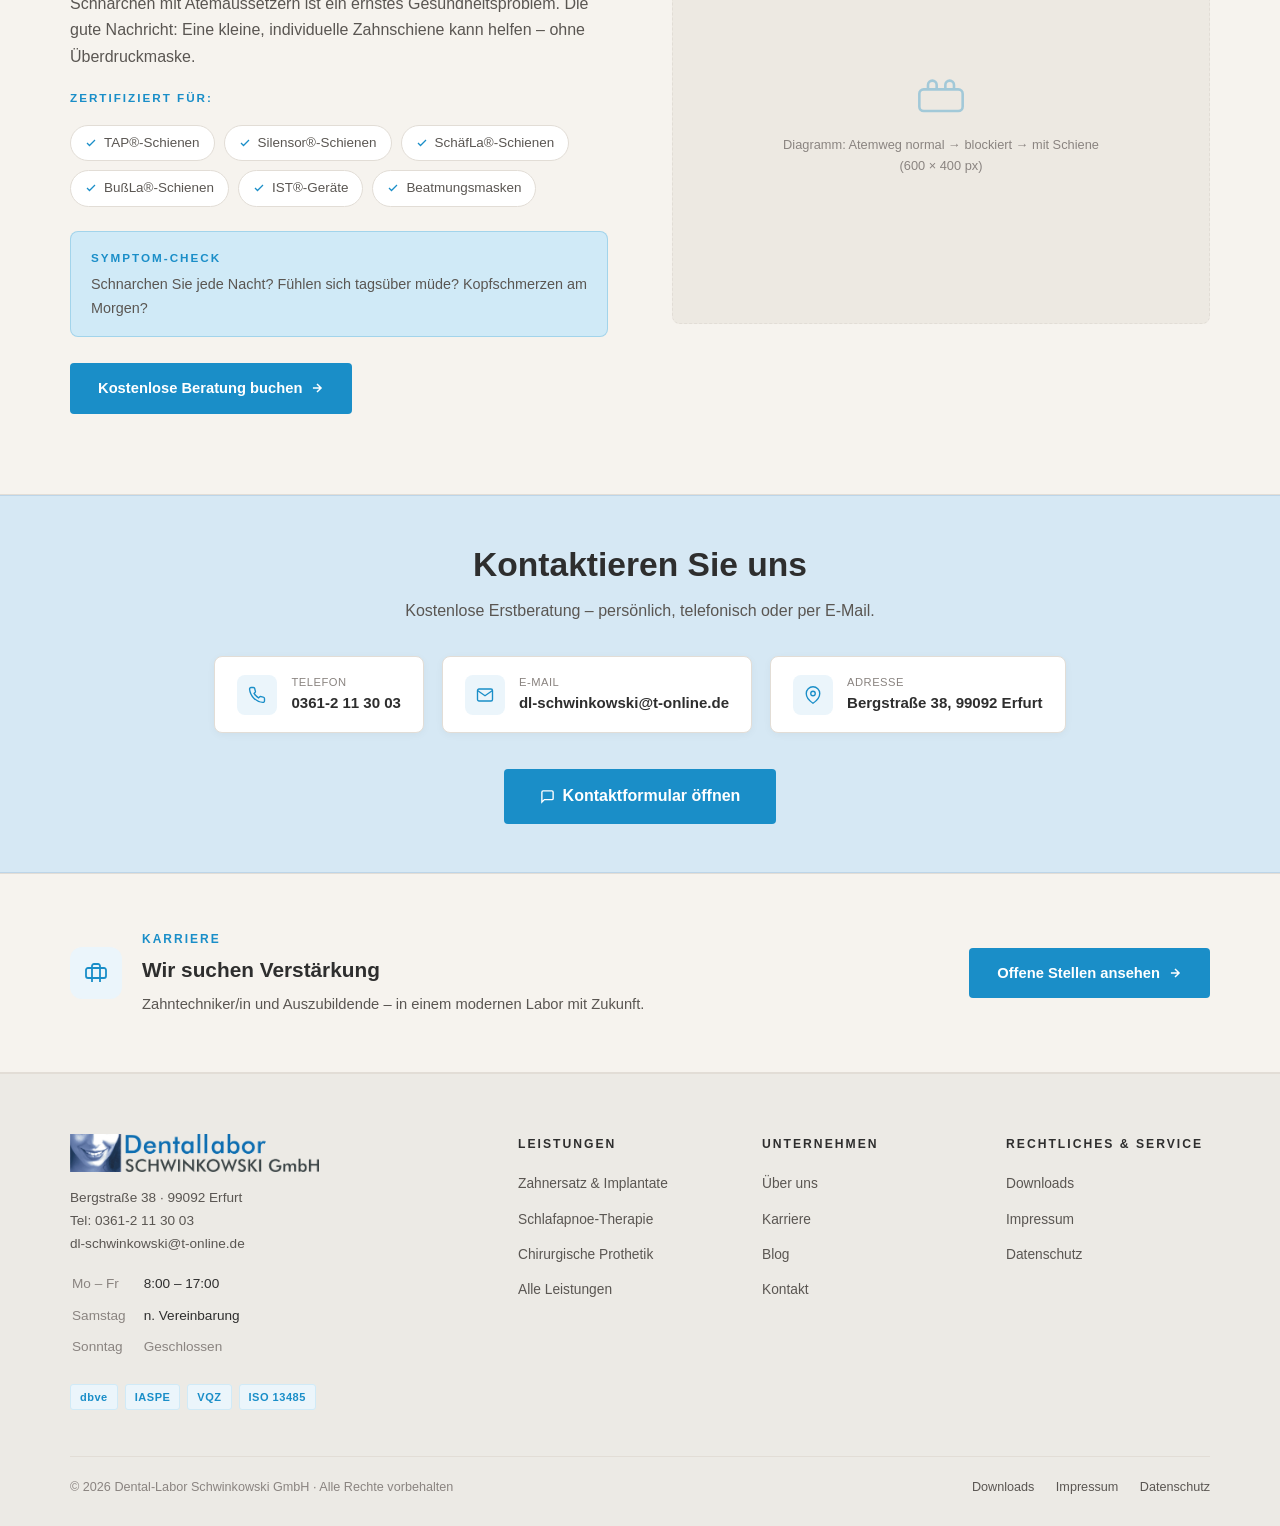
==== commit 9b35f9ba: "Add files via upload" ====
--- a/index.html
+++ b/index.html
@@ -269,13 +269,14 @@
 
     /* ===== CTA SECTION ===== */
     .cta-section {
-      background: var(--bg-warm);
-      border-top: 1px solid var(--border);
-      color: var(--text); text-align: center; padding: 80px 20px;
+      background: #D6E8F4;
+      border-top: 1px solid #BDD5E8;
+      border-bottom: 1px solid #BDD5E8;
+      color: var(--text); text-align: center; padding: 48px 20px;
     }
     .cta-section h2 { color: var(--text); margin-bottom: 12px; }
-    .cta-section > .container > p { color: var(--text-mid); max-width: 500px; margin: 0 auto 38px; }
-    .cta-eyebrow { font-size:0.74rem; font-weight:700; letter-spacing:2.5px; text-transform:uppercase; color: var(--blue); margin-bottom:10px; }
+    .cta-section > .container > p { color: var(--text-mid); max-width: 500px; margin: 0 auto 32px; }
+    .cta-eyebrow { display: none; }
     .cta-cards { display: flex; gap: 18px; justify-content: center; flex-wrap: wrap; margin-bottom: 36px; }
     .cta-card {
       display: flex; align-items: center; gap: 14px;
@@ -355,22 +356,34 @@
       .hero-overlay { background: linear-gradient(95deg, rgba(253,252,250,0.98) 0%, rgba(246,243,238,0.9) 50%, rgba(246,243,238,0.3) 100%); }
     }
   </style>
+  <link rel="stylesheet" href="assets/style.css" />
 </head>
 <body>
 
 <!-- ===== NAVIGATION ===== -->
 <header>
   <nav>
-    <a href="/" class="nav-logo">
-      <img src="images/DLS-logo-simple.png" alt="Dentallabor Schwinkowski GmbH" />
+    <a href="index.html" class="nav-logo">
+      <img src="images/DLS-logo-simple.png" alt="Dental-Labor Schwinkowski GmbH" />
     </a>
     <ul class="nav-links">
-      <li><a href="/" class="active">Home</a></li>
-      <li><a href="/leistungen">Leistungen</a></li>
-      <li><a href="/leistungen/schlafmedizin">Schlafmedizin</a></li>
-      <li><a href="/ueber-uns">Über uns</a></li>
-      <li><a href="/karriere">Karriere</a></li>
-      <li><a href="/kontakt" class="nav-cta">Kontakt</a></li>
+      <li class="nav-dropdown">
+        <a href="leistungen.html">Leistungen</a>
+        <ul class="dropdown-menu">
+          <li><a href="zahnersatz.html">Zahnersatz &amp; Implantate</a></li>
+          <li><a href="schlafmedizin.html">Schlafapnoe-Therapie</a></li>
+          <li><a href="chirurgische-prothetik.html">Chirurgische Prothetik</a></li>
+        </ul>
+      </li>
+      <li class="nav-dropdown">
+        <a href="ueber-uns.html">Über uns</a>
+        <ul class="dropdown-menu">
+          <li><a href="ueber-uns.html">Labor &amp; Team</a></li>
+          <li><a href="karriere.html">Karriere</a></li>
+        </ul>
+      </li>
+      <li><a href="blog.html">Blog</a></li>
+      <li><a href="kontakt.html" class="nav-cta">Kontakt</a></li>
     </ul>
   </nav>
 </header>
@@ -388,11 +401,11 @@
     <p class="hero-italic">… immer ein Lächeln voraus!</p>
     <p class="hero-sub">Zahntechnik vom Meister in Erfurt. Zahnersatz, Implantate &amp; Schlafapnoe-Therapie.</p>
     <div class="hero-btns">
-      <a href="/kontakt?typ=anfrage" class="btn btn-primary">
+      <a href="kontakt.html?typ=anfrage" class="btn btn-primary">
         <svg width="15" height="15" viewBox="0 0 24 24" fill="none" stroke="currentColor" stroke-width="2.2"><path d="M21 15a2 2 0 01-2 2H7l-4 4V5a2 2 0 012-2h14a2 2 0 012 2z"/></svg>
         Kostenlose Beratung anfordern
       </a>
-      <a href="/leistungen" class="btn" style="background:var(--white); color:var(--blue); border:1.5px solid var(--border);">
+      <a href="leistungen.html" class="btn" style="background:var(--white); color:var(--blue); border:1.5px solid var(--border);">
         Leistungsübersicht
         <svg width="14" height="14" viewBox="0 0 24 24" fill="none" stroke="currentColor" stroke-width="2.5"><path d="M5 12h14M12 5l7 7-7 7"/></svg>
       </a>
@@ -494,7 +507,7 @@
           </div>
           <h3>Zahnersatz &amp; Implantate</h3>
           <p>Kronen, Brücken, Prothesen aus modernen Materialien. CAD/CAM-Technologie, Edelmetall- und Keramiktechnik für perfekte Ästhetik und Funktion.</p>
-          <a href="/leistungen/zahnersatz" class="card-link">
+          <a href="zahnersatz.html" class="card-link">
             Mehr erfahren
             <svg width="13" height="13" viewBox="0 0 24 24" fill="none" stroke="currentColor" stroke-width="2.5"><path d="M5 12h14M12 5l7 7-7 7"/></svg>
           </a>
@@ -512,7 +525,7 @@
           </div>
           <h3>Schlafapnoe-Therapie Erfurt</h3>
           <p>Fachlabor für TAP®-, Silensor®- und weitere Zahnschienen. Zertifiziert und erprobt. Individuell angefertigt für erholsamen Schlaf.</p>
-          <a href="/leistungen/schlafmedizin" class="card-link">
+          <a href="schlafmedizin.html" class="card-link">
             Mehr erfahren
             <svg width="13" height="13" viewBox="0 0 24 24" fill="none" stroke="currentColor" stroke-width="2.5"><path d="M5 12h14M12 5l7 7-7 7"/></svg>
           </a>
@@ -530,7 +543,7 @@
           </div>
           <h3>Chirurgische Prothetik &amp; Epithesen</h3>
           <p>Resektionsprothesen, Epithesen (Augen, Nasen, Ohren), Spezialgeräte. Für Patienten mit besonderen medizinischen Anforderungen.</p>
-          <a href="/leistungen/chirurgische-prothetik" class="card-link">
+          <a href="chirurgische-prothetik.html" class="card-link">
             Mehr erfahren
             <svg width="13" height="13" viewBox="0 0 24 24" fill="none" stroke="currentColor" stroke-width="2.5"><path d="M5 12h14M12 5l7 7-7 7"/></svg>
           </a>
@@ -546,7 +559,7 @@
 <section class="section section--white">
   <div class="container trust-grid">
     <div class="trust-image">
-      <img src="images/Philosophie+2.Bild+Ha╠ênde-1920w.webp"
+      <img src="images/Labor-Strassenansicht.webp"
            alt="Zahntechniker-Handwerk Dentallabor Schwinkowski"
            style="width:100%; height:460px; object-fit:cover;" />
     </div>
@@ -654,7 +667,7 @@
         <p>Schnarchen Sie jede Nacht? Fühlen sich tagsüber müde? Kopfschmerzen am Morgen?</p>
       </div>
 
-      <a href="/leistungen/schlafmedizin" class="btn btn-primary">
+      <a href="schlafmedizin.html" class="btn btn-primary">
         Kostenlose Beratung buchen
         <svg width="14" height="14" viewBox="0 0 24 24" fill="none" stroke="currentColor" stroke-width="2.5"><path d="M5 12h14M12 5l7 7-7 7"/></svg>
       </a>
@@ -707,22 +720,46 @@
       </div>
     </div>
 
-    <a href="/kontakt" class="btn btn-primary" style="font-size:1rem; padding:14px 36px;">
+    <a href="kontakt.html" class="btn btn-primary" style="font-size:1rem; padding:14px 36px;">
       <svg width="15" height="15" viewBox="0 0 24 24" fill="none" stroke="currentColor" stroke-width="2.2"><path d="M21 15a2 2 0 01-2 2H7l-4 4V5a2 2 0 012-2h14a2 2 0 012 2z"/></svg>
       Kontaktformular öffnen
     </a>
   </div>
 </section>
 
+
+
+<!-- ===== KARRIERE BANNER ===== -->
+<section style="background:var(--bg-warm); border-top:1px solid var(--border); border-bottom:1px solid var(--border); padding:56px 20px;">
+  <div class="container" style="display:flex; align-items:center; justify-content:space-between; flex-wrap:wrap; gap:28px;">
+    <div style="display:flex; align-items:center; gap:20px;">
+      <div style="width:52px; height:52px; background:var(--blue-light); border-radius:12px; display:flex; align-items:center; justify-content:center; color:var(--blue); flex-shrink:0;">
+        <svg width="24" height="24" viewBox="0 0 24 24" fill="none" stroke="currentColor" stroke-width="1.8"><path d="M20 7H4a2 2 0 00-2 2v6a2 2 0 002 2h16a2 2 0 002-2V9a2 2 0 00-2-2z"/><path d="M16 21V5a2 2 0 00-2-2h-4a2 2 0 00-2 2v16"/></svg>
+      </div>
+      <div>
+        <p style="font-size:0.75rem; font-weight:700; letter-spacing:2px; text-transform:uppercase; color:var(--blue); margin:0 0 4px;">Karriere</p>
+        <h3 style="font-size:1.3rem; margin:0 0 4px;">Wir suchen Verstärkung</h3>
+        <p style="color:var(--text-mid); font-size:0.92rem; margin:0;">Zahntechniker/in und Auszubildende – in einem modernen Labor mit Zukunft.</p>
+      </div>
+    </div>
+    <a href="karriere.html" class="btn btn-primary">
+      Offene Stellen ansehen
+      <svg width="14" height="14" viewBox="0 0 24 24" fill="none" stroke="currentColor" stroke-width="2.5"><path d="M5 12h14M12 5l7 7-7 7"/></svg>
+    </a>
+  </div>
+</section>
 
 <!-- ===== FOOTER ===== -->
 <footer>
   <div class="footer-grid container">
     <div class="footer-brand">
-      <img src="images/DLS-logo-simple.png" alt="Dentallabor Schwinkowski" class="footer-logo" />
-      <p>Bergstraße 38 · 99092 Erfurt<br>
-         Tel: 0361-2 11 30 03 · Fax: 0361-2 11 30 05<br>
-         dl-schwinkowski@t-online.de</p>
+      <img src="images/DLS-logo-simple.png" alt="Dental-Labor Schwinkowski" class="footer-logo" />
+      <p>Bergstraße 38 · 99092 Erfurt<br>Tel: 0361-2 11 30 03<br>dl-schwinkowski@t-online.de</p>
+      <table class="footer-hours" style="margin-bottom:16px;">
+        <tr><td>Mo – Fr</td><td>8:00 – 17:00</td></tr>
+        <tr><td>Samstag</td><td>n. Vereinbarung</td></tr>
+        <tr><td>Sonntag</td><td style="color:var(--text-light);">Geschlossen</td></tr>
+      </table>
       <div class="footer-badges">
         <span class="footer-badge">dbve</span>
         <span class="footer-badge">IASPE</span>
@@ -733,41 +770,36 @@
     <div class="footer-col">
       <h4>Leistungen</h4>
       <ul>
-        <li><a href="/leistungen/zahnersatz">Zahnersatz &amp; Implantate</a></li>
-        <li><a href="/leistungen/schlafmedizin">Schlafapnoe-Therapie</a></li>
-        <li><a href="/leistungen/chirurgische-prothetik">Chirurgische Prothetik</a></li>
-        <li><a href="/leistungen">Alle Leistungen</a></li>
+        <li><a href="zahnersatz.html">Zahnersatz &amp; Implantate</a></li>
+        <li><a href="schlafmedizin.html">Schlafapnoe-Therapie</a></li>
+        <li><a href="chirurgische-prothetik.html">Chirurgische Prothetik</a></li>
+        <li><a href="leistungen.html">Alle Leistungen</a></li>
       </ul>
     </div>
     <div class="footer-col">
       <h4>Unternehmen</h4>
       <ul>
-        <li><a href="/ueber-uns">Über uns</a></li>
-        <li><a href="/karriere">Karriere</a></li>
-        <li><a href="/kontakt">Kontakt</a></li>
-        <li><a href="/impressum">Impressum</a></li>
-        <li><a href="/datenschutz">Datenschutz</a></li>
+        <li><a href="ueber-uns.html">Über uns</a></li>
+        <li><a href="karriere.html">Karriere</a></li>
+        <li><a href="blog.html">Blog</a></li>
+        <li><a href="kontakt.html">Kontakt</a></li>
       </ul>
     </div>
     <div class="footer-col">
-      <h4>Öffnungszeiten</h4>
-      <table class="footer-hours">
-        <tr><td>Mo – Fr</td><td>8:00 – 17:00</td></tr>
-        <tr><td>Samstag</td><td>n. Vereinbarung</td></tr>
-        <tr><td>Sonntag</td><td style="color:rgba(255,255,255,0.25);">Geschlossen</td></tr>
-      </table>
-      <div class="footer-service">
-        <svg width="14" height="14" viewBox="0 0 24 24" fill="none" stroke="currentColor" stroke-width="2"><rect x="1" y="3" width="15" height="13" rx="1"/><path d="M16 8h4l3 3v5h-7z"/><circle cx="5.5" cy="18.5" r="2.5"/><circle cx="18.5" cy="18.5" r="2.5"/></svg>
-        Kostenloser Hol- &amp; Bringedienst
-      </div>
+      <h4>Rechtliches &amp; Service</h4>
+      <ul>
+        <li><a href="downloads.html">Downloads</a></li>
+        <li><a href="impressum.html">Impressum</a></li>
+        <li><a href="datenschutz.html">Datenschutz</a></li>
+      </ul>
     </div>
   </div>
   <div class="footer-bottom">
-    <span>© 2026 Dentallabor Schwinkowski GmbH · Alle Rechte vorbehalten</span>
+    <span>© 2026 Dental-Labor Schwinkowski GmbH · Alle Rechte vorbehalten</span>
     <div>
-      <a href="/impressum">Impressum</a>
-      <a href="/datenschutz">Datenschutz</a>
-      <a href="/sitemap">Sitemap</a>
+      <a href="downloads.html">Downloads</a>
+      <a href="impressum.html">Impressum</a>
+      <a href="datenschutz.html">Datenschutz</a>
     </div>
   </div>
 </footer>
--- a/assets/style.css
+++ b/assets/style.css
@@ -0,0 +1,364 @@
+/* ===== RESET ===== */
+*, *::before, *::after { box-sizing: border-box; margin: 0; padding: 0; }
+html { scroll-behavior: smooth; }
+body { font-family: 'Segoe UI', Arial, sans-serif; color: #2E2E2E; background: #FDFCFA; line-height: 1.65; }
+a { text-decoration: none; color: inherit; }
+img { max-width: 100%; display: block; }
+
+/* ===== PALETTE ===== */
+:root {
+  --bg:          #FDFCFA;
+  --bg-warm:     #F6F3EE;
+  --bg-mid:      #EDE9E2;
+  --border:      #E2DDD6;
+  --border-soft: #EDE9E2;
+  --text:        #2E2E2E;
+  --text-mid:    #5A5652;
+  --text-light:  #8A8480;
+  --blue:        #1A8EC8;
+  --blue-dark:   #1270A0;
+  --blue-light:  #EBF5FB;
+  --blue-mid:    #D0EAF7;
+  --dark:        #111518;
+  --dark-mid:    #1C2328;
+  --white:       #FFFFFF;
+}
+
+/* ===== PLACEHOLDERS ===== */
+.img-placeholder {
+  background: var(--bg-mid);
+  display: flex; flex-direction: column;
+  align-items: center; justify-content: center;
+  gap: 10px; color: var(--text-light);
+  font-size: 0.8rem; text-align: center; padding: 24px;
+  border-radius: 8px; border: 1px dashed var(--border);
+}
+.img-placeholder svg { opacity: 0.35; color: var(--blue); }
+
+/* ===== TYPOGRAPHY ===== */
+h1 { font-size: clamp(2rem, 4vw, 3rem); font-weight: 700; line-height: 1.18; color: var(--text); }
+h2 { font-size: clamp(1.45rem, 3vw, 2.1rem); font-weight: 700; line-height: 1.25; color: var(--text); }
+h3 { font-size: 1.05rem; font-weight: 700; color: var(--text); }
+h4 { font-size: 0.95rem; font-weight: 700; color: var(--text); }
+p  { margin-bottom: 0.9rem; }
+ul { padding-left: 1.2rem; }
+
+/* ===== BUTTONS ===== */
+.btn {
+  display: inline-flex; align-items: center; gap: 8px;
+  padding: 13px 28px; border-radius: 4px;
+  font-weight: 700; font-size: 0.92rem; border: none; cursor: pointer;
+  transition: transform 0.15s, box-shadow 0.15s, background 0.15s;
+}
+.btn:hover { transform: translateY(-2px); box-shadow: 0 6px 20px rgba(0,0,0,0.12); }
+.btn-primary { background: var(--blue); color: var(--white); }
+.btn-primary:hover { background: var(--blue-dark); }
+.btn-ghost { background: var(--white); color: var(--blue); border: 1.5px solid var(--blue); }
+.btn-ghost:hover { background: var(--blue-light); }
+.btn-outline-warm { background: transparent; color: var(--text); border: 1.5px solid var(--border); }
+.btn-outline-warm:hover { background: var(--bg-mid); }
+
+/* ===== LAYOUT ===== */
+.section { padding: 80px 20px; }
+.section--warm  { background: var(--bg-warm); }
+.section--white { background: var(--white); }
+.section--blue-light { background: var(--blue-light); }
+.container { max-width: 1140px; margin: 0 auto; }
+.two-col { display: grid; grid-template-columns: 1fr 1fr; gap: 60px; align-items: center; }
+.three-col { display: grid; grid-template-columns: repeat(3,1fr); gap: 26px; }
+
+.eyebrow {
+  font-size: 0.75rem; font-weight: 700; letter-spacing: 2.5px;
+  text-transform: uppercase; color: var(--blue); margin-bottom: 10px;
+}
+.rule { width: 40px; height: 3px; background: var(--blue); border-radius: 2px; margin: 12px 0 28px; }
+
+/* ===== NAVIGATION ===== */
+header {
+  position: fixed; top: 0; left: 0; right: 0; z-index: 1000;
+  background: var(--white);
+  border-bottom: 1px solid var(--border);
+  box-shadow: 0 2px 12px rgba(0,0,0,0.06);
+}
+nav {
+  max-width: 1140px; margin: 0 auto;
+  display: flex; align-items: center; justify-content: space-between;
+  padding: 0 20px; height: 70px;
+}
+.nav-logo img { height: 44px; width: auto; }
+.nav-links { display: flex; gap: 4px; list-style: none; align-items: center; }
+.nav-links a {
+  color: var(--text-mid); font-size: 0.87rem; font-weight: 500;
+  padding: 8px 13px; border-radius: 4px; transition: background 0.15s, color 0.15s;
+}
+.nav-links a:hover { color: var(--blue); background: var(--blue-light); }
+.nav-links a.active { color: var(--blue); font-weight: 700; }
+.nav-cta { background: var(--blue) !important; color: var(--white) !important; font-weight: 700 !important; }
+.nav-cta:hover { background: var(--blue-dark) !important; }
+
+/* Dropdown */
+.nav-dropdown { position: relative; }
+.nav-dropdown > a {
+  display: flex; align-items: center; gap: 5px;
+}
+.nav-dropdown > a::after {
+  content: '';
+  display: inline-block; width: 8px; height: 8px;
+  border-right: 2px solid currentColor; border-bottom: 2px solid currentColor;
+  transform: rotate(45deg) translateY(-2px);
+  transition: transform 0.15s;
+}
+.nav-dropdown:hover > a::after { transform: rotate(-135deg) translateY(-2px); }
+.dropdown-menu {
+  display: none;
+  position: absolute; top: 100%; left: 0;
+  background: var(--white);
+  border: 1px solid var(--border);
+  border-radius: 8px;
+  box-shadow: 0 8px 24px rgba(0,0,0,0.1);
+  min-width: 220px;
+  padding: 14px 6px 6px;
+  margin-top: -6px;
+  z-index: 100;
+  list-style: none;
+}
+.nav-dropdown:hover .dropdown-menu { display: block; }
+.dropdown-menu a {
+  display: block; padding: 9px 14px;
+  font-size: 0.87rem; color: var(--text-mid);
+  border-radius: 5px;
+  transition: background 0.15s, color 0.15s;
+  background: none !important;
+}
+.dropdown-menu a:hover { background: var(--blue-light) !important; color: var(--blue); }
+
+/* ===== PAGE HERO (für Unterseiten) ===== */
+.page-hero {
+  margin-top: 70px;
+  background: var(--bg-warm);
+  border-bottom: 1px solid var(--border);
+  padding: 64px 20px 56px;
+  position: relative;
+  overflow: hidden;
+}
+.page-hero::after {
+  content: '';
+  position: absolute; left: 0; top: 0; bottom: 0;
+  width: 4px; background: var(--blue);
+}
+.page-hero .container { position: relative; z-index: 1; }
+.page-hero h1 { max-width: 700px; margin-bottom: 14px; }
+.page-hero p { color: var(--text-mid); font-size: 1.05rem; max-width: 600px; margin-bottom: 26px; }
+.breadcrumb {
+  font-size: 0.8rem; color: var(--text-light);
+  margin-bottom: 16px;
+  display: flex; align-items: center; gap: 6px;
+}
+.breadcrumb a { color: var(--blue); }
+.breadcrumb span { color: var(--text-light); }
+
+/* ===== CARDS ===== */
+.card {
+  background: var(--white);
+  border-radius: 10px;
+  border: 1px solid var(--border-soft);
+  overflow: hidden;
+  transition: transform 0.2s, box-shadow 0.2s, border-color 0.2s;
+}
+.card:hover {
+  transform: translateY(-5px);
+  box-shadow: 0 12px 36px rgba(26,142,200,0.1);
+  border-color: var(--blue);
+}
+.card-img { height: 200px; }
+.card-body { padding: 26px; }
+.card-icon {
+  width: 48px; height: 48px;
+  background: var(--blue-light); border-radius: 10px;
+  display: flex; align-items: center; justify-content: center;
+  color: var(--blue); margin-bottom: 14px;
+}
+.card h3 { margin-bottom: 9px; }
+.card p  { font-size: 0.88rem; color: var(--text-mid); margin-bottom: 18px; }
+.card-link {
+  display: inline-flex; align-items: center; gap: 6px;
+  font-size: 0.87rem; font-weight: 700; color: var(--blue);
+  transition: gap 0.15s;
+}
+.card-link:hover { gap: 10px; }
+
+/* ===== ICON LIST ===== */
+.icon-list { list-style: none; padding: 0; margin: 16px 0; }
+.icon-list li {
+  display: flex; align-items: flex-start; gap: 12px;
+  padding: 9px 0; border-bottom: 1px solid var(--border-soft);
+  font-size: 0.95rem; color: var(--text-mid);
+}
+.icon-list li svg { color: var(--blue); flex-shrink: 0; margin-top: 2px; }
+.icon-list li:last-child { border-bottom: none; }
+
+/* ===== CHECK LIST ===== */
+.check-list { list-style: none; padding: 0; }
+.check-list li {
+  display: flex; align-items: center; gap: 10px;
+  padding: 7px 0; color: var(--text-mid); font-size: 0.92rem;
+}
+.check-list li::before {
+  content: '';
+  display: inline-block; width: 18px; height: 18px; flex-shrink: 0;
+  background: var(--blue-light); border-radius: 50%;
+  background-image: url("data:image/svg+xml,%3Csvg xmlns='http://www.w3.org/2000/svg' viewBox='0 0 24 24' fill='none' stroke='%231A8EC8' stroke-width='2.5'%3E%3Cpolyline points='20 6 9 17 4 12'/%3E%3C/svg%3E");
+  background-size: 12px; background-repeat: no-repeat; background-position: center;
+}
+
+/* ===== STEP LIST ===== */
+.step-list { list-style: none; padding: 0; counter-reset: steps; }
+.step-list li {
+  counter-increment: steps;
+  display: flex; gap: 18px; align-items: flex-start;
+  padding: 18px 0; border-bottom: 1px solid var(--border-soft);
+}
+.step-list li:last-child { border-bottom: none; }
+.step-num {
+  width: 36px; height: 36px; flex-shrink: 0;
+  background: var(--blue); color: var(--white);
+  border-radius: 50%;
+  display: flex; align-items: center; justify-content: center;
+  font-weight: 700; font-size: 0.9rem;
+}
+.step-list li h4 { margin-bottom: 4px; }
+.step-list li p { font-size: 0.88rem; color: var(--text-mid); margin: 0; }
+
+/* ===== NOTE BOX ===== */
+.note-box {
+  background: var(--blue-light);
+  border-left: 3px solid var(--blue);
+  padding: 14px 18px; border-radius: 0 6px 6px 0;
+  font-size: 0.9rem; color: var(--text-mid);
+  margin: 20px 0;
+}
+.note-box strong { color: var(--text); }
+
+/* ===== HIGHLIGHT BOX ===== */
+.highlight-box {
+  background: var(--white);
+  border: 1px solid var(--border);
+  border-radius: 10px;
+  padding: 28px;
+  box-shadow: 0 2px 12px rgba(0,0,0,0.04);
+}
+
+/* ===== TRUST ITEM ===== */
+.trust-item { display: flex; gap: 16px; align-items: flex-start; margin-bottom: 22px; }
+.trust-icon {
+  width: 46px; height: 46px; flex-shrink: 0;
+  background: var(--blue-light); border-radius: 10px;
+  display: flex; align-items: center; justify-content: center; color: var(--blue);
+}
+.trust-item h3 { margin-bottom: 3px; }
+.trust-item p  { font-size: 0.87rem; color: var(--text-mid); margin: 0; }
+
+/* ===== FAQ ===== */
+.faq-item { border-bottom: 1px solid var(--border); padding: 22px 0; }
+.faq-item:last-child { border-bottom: none; }
+.faq-item h3 { margin-bottom: 10px; font-size: 1rem; color: var(--text); }
+.faq-item p { font-size: 0.9rem; color: var(--text-mid); margin: 0; }
+
+/* ===== CTA STRIP ===== */
+.cta-strip {
+  background: var(--blue);
+  padding: 56px 20px; text-align: center; color: var(--white);
+}
+.cta-strip h2 { color: var(--white); margin-bottom: 12px; }
+.cta-strip p { color: rgba(255,255,255,0.8); max-width: 480px; margin: 0 auto 28px; }
+.cta-strip .btn-ghost {
+  background: transparent; color: var(--white);
+  border-color: rgba(255,255,255,0.6);
+}
+.cta-strip .btn-ghost:hover { background: rgba(255,255,255,0.1); }
+
+/* ===== CONTACT CARDS ===== */
+.contact-grid { display: flex; gap: 18px; justify-content: center; flex-wrap: wrap; margin-bottom: 32px; }
+.contact-card {
+  display: flex; align-items: center; gap: 14px;
+  background: var(--white); border: 1px solid var(--border);
+  border-radius: 8px; padding: 16px 22px;
+  box-shadow: 0 2px 8px rgba(0,0,0,0.04);
+}
+.contact-card-icon {
+  width: 40px; height: 40px; flex-shrink: 0;
+  background: var(--blue-light); border-radius: 8px;
+  display: flex; align-items: center; justify-content: center; color: var(--blue);
+}
+.contact-card-label { font-size: 0.7rem; color: var(--text-light); text-transform: uppercase; letter-spacing: 0.5px; }
+.contact-card-value { font-weight: 700; font-size: 0.94rem; color: var(--text); }
+
+/* ===== TABLE ===== */
+.data-table { width: 100%; border-collapse: collapse; font-size: 0.9rem; }
+.data-table th {
+  background: var(--bg-warm); text-align: left;
+  padding: 11px 14px; font-weight: 700; font-size: 0.8rem;
+  text-transform: uppercase; letter-spacing: 1px; color: var(--text-mid);
+  border-bottom: 2px solid var(--border);
+}
+.data-table td { padding: 11px 14px; border-bottom: 1px solid var(--border-soft); color: var(--text-mid); }
+.data-table tr:last-child td { border-bottom: none; }
+.data-table tr:hover td { background: var(--bg-warm); }
+
+/* ===== FOOTER ===== */
+footer {
+  background: #ECEAE5;
+  border-top: 1px solid var(--border);
+  color: var(--text-mid);
+  padding: 60px 20px 28px;
+}
+.footer-grid {
+  display: grid; grid-template-columns: 2fr 1fr 1fr 1fr; gap: 40px;
+  max-width: 1140px; margin: 0 auto 46px;
+}
+.footer-logo { height: 38px; width: auto; margin-bottom: 14px; }
+.footer-brand p { font-size: 0.85rem; color: var(--text-mid); margin-bottom: 16px; line-height: 1.7; }
+.footer-badges { display: flex; flex-wrap: wrap; gap: 7px; }
+.footer-badge {
+  background: var(--blue-light); border: 1px solid var(--blue-mid);
+  border-radius: 3px; padding: 3px 9px;
+  font-size: 0.69rem; font-weight: 700; color: var(--blue); letter-spacing: 0.5px;
+}
+.footer-col h4 {
+  color: var(--text); font-size: 0.76rem; font-weight: 700;
+  text-transform: uppercase; letter-spacing: 2px; margin-bottom: 16px;
+}
+.footer-col ul { list-style: none; padding: 0; }
+.footer-col ul li { margin-bottom: 9px; }
+.footer-col ul li a { font-size: 0.86rem; color: var(--text-mid); transition: color 0.15s; }
+.footer-col ul li a:hover { color: var(--blue); }
+.footer-hours td { padding-bottom: 7px; font-size: 0.85rem; }
+.footer-hours td:first-child { color: var(--text-light); padding-right: 16px; }
+.footer-service {
+  display: flex; align-items: center; gap: 8px;
+  font-size: 0.81rem; margin-top: 14px; color: var(--text-light);
+}
+.footer-service svg { color: var(--blue); }
+.footer-bottom {
+  max-width: 1140px; margin: 0 auto;
+  border-top: 1px solid var(--border);
+  padding-top: 20px;
+  display: flex; align-items: center; justify-content: space-between;
+  flex-wrap: wrap; gap: 12px;
+  font-size: 0.79rem; color: var(--text-light);
+}
+.footer-bottom a { color: var(--text-mid); margin-left: 18px; }
+.footer-bottom a:hover { color: var(--blue); }
+
+/* ===== RESPONSIVE ===== */
+@media (max-width: 1000px) {
+  .two-col { grid-template-columns: 1fr; }
+  .three-col { grid-template-columns: 1fr 1fr; }
+  .footer-grid { grid-template-columns: 1fr 1fr; }
+}
+@media (max-width: 700px) {
+  .three-col { grid-template-columns: 1fr; }
+  .nav-links { display: none; }
+  .footer-grid { grid-template-columns: 1fr; }
+  .contact-grid { flex-direction: column; }
+}
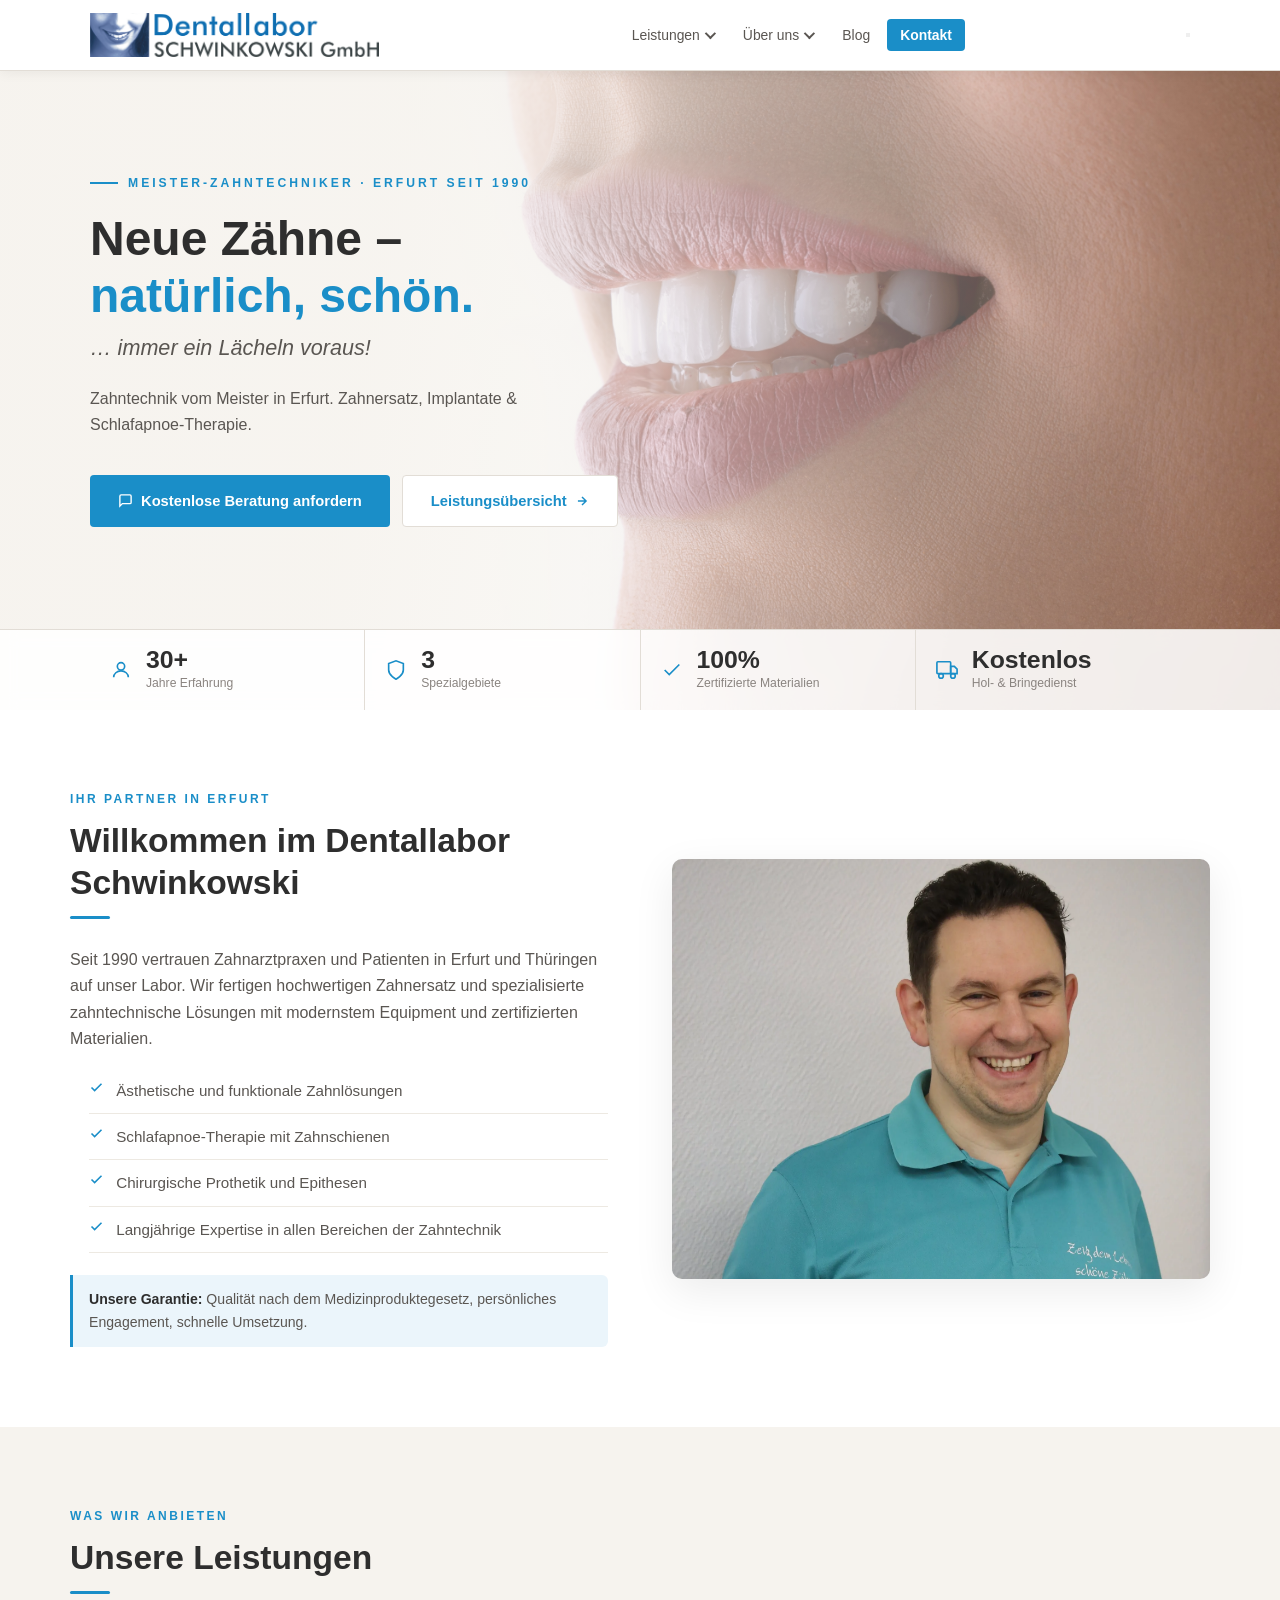
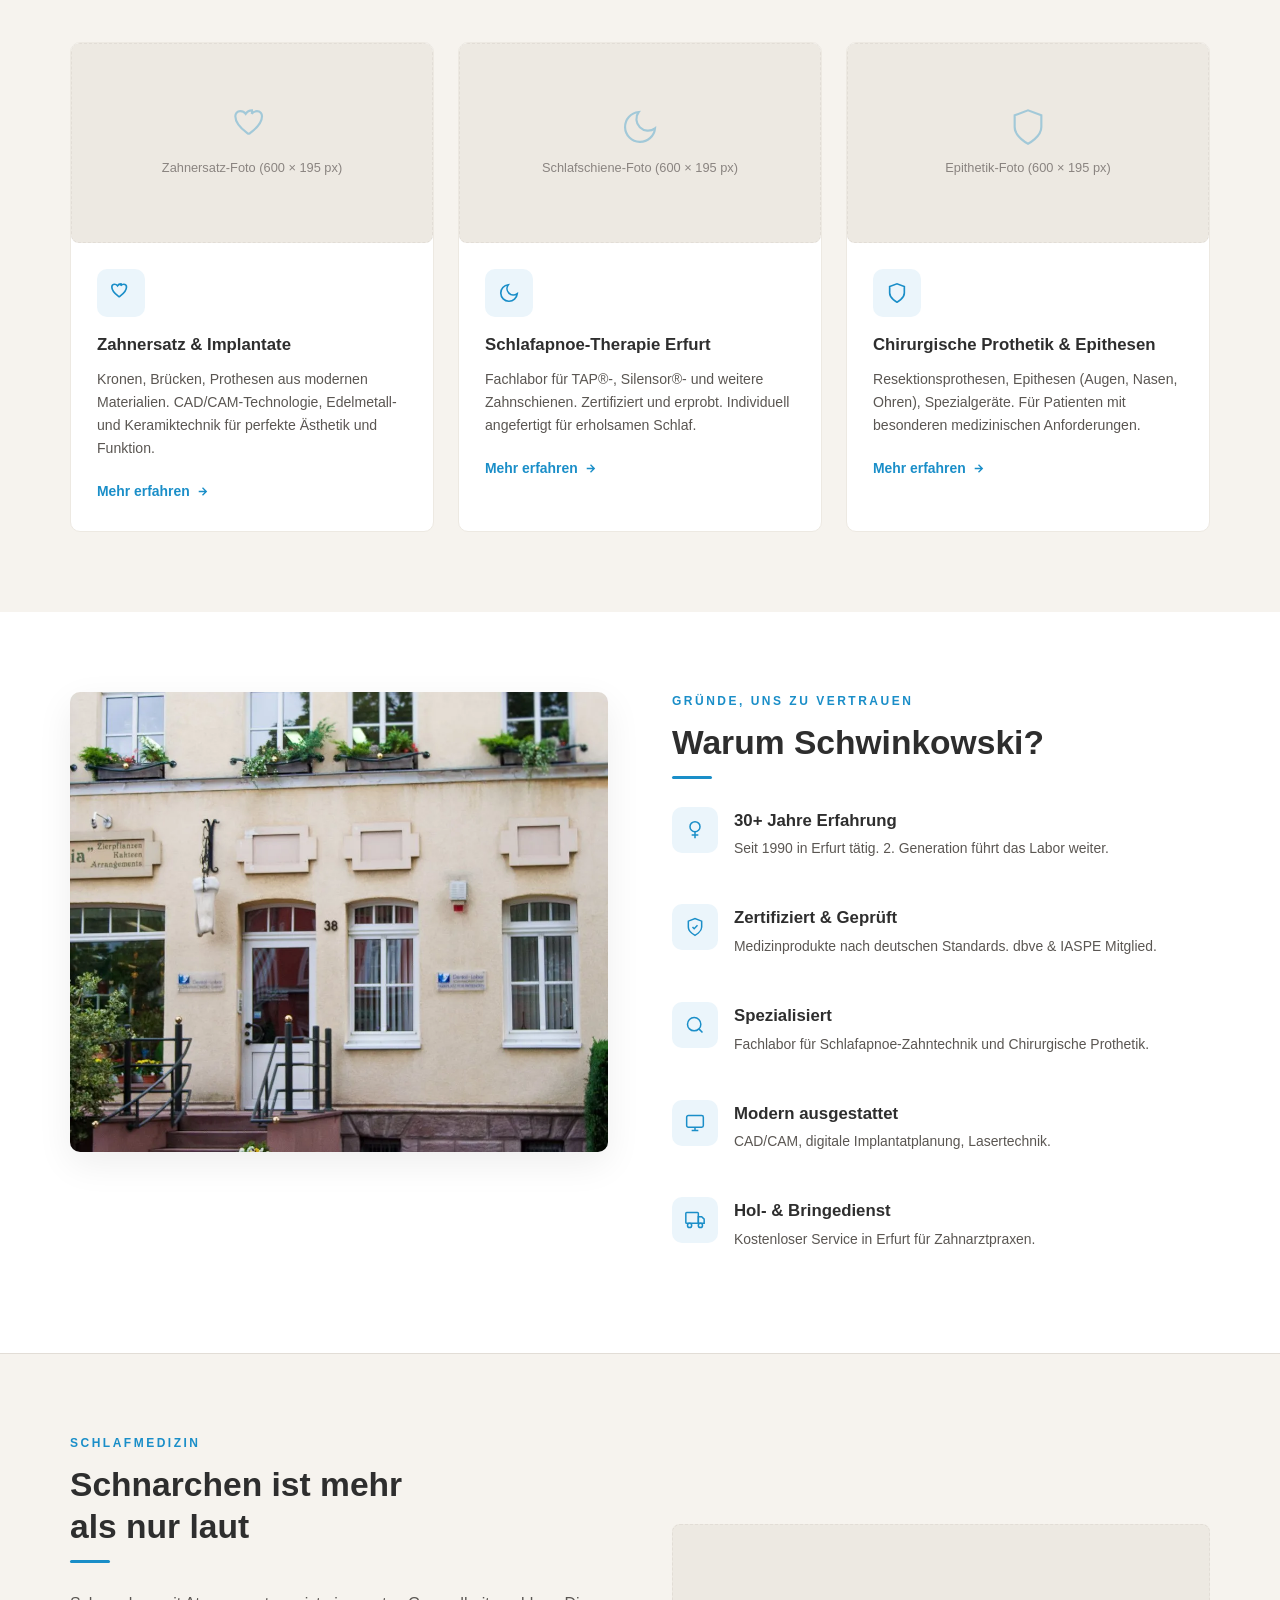
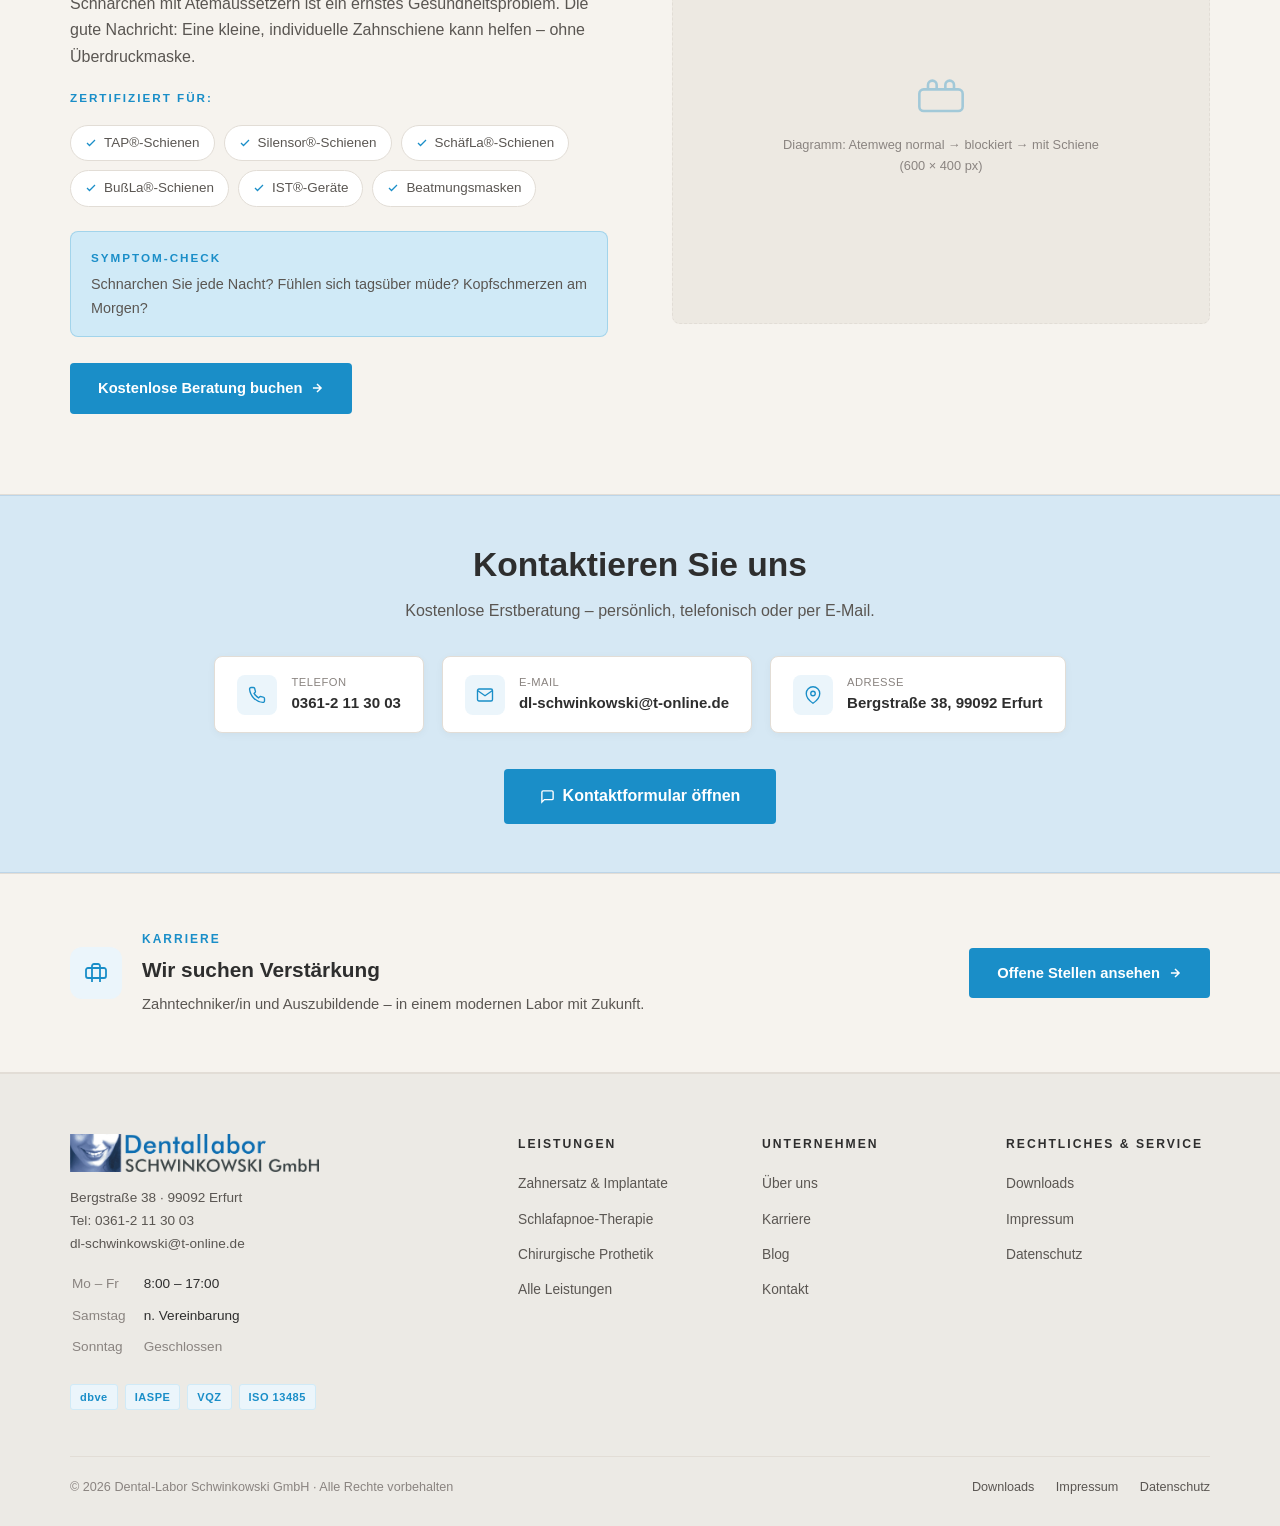
==== commit 9023abe2: "Add files via upload" ====
--- a/index.html
+++ b/index.html
@@ -351,9 +351,14 @@
       .cards-grid { grid-template-columns: 1fr; }
       .hero-stats-inner { flex-wrap: wrap; }
       .hero-stat { min-width: 45%; border-right: none; border-bottom: 1px solid var(--border); }
-      .nav-links { display: none; }
       .footer-grid { grid-template-columns: 1fr; }
       .hero-overlay { background: linear-gradient(95deg, rgba(253,252,250,0.98) 0%, rgba(246,243,238,0.9) 50%, rgba(246,243,238,0.3) 100%); }
+      .nav-links { display: none; }
+      .nav-links.open { display: flex; flex-direction: column; position: fixed; top: 70px; left: 0; right: 0; bottom: 0; background: var(--white); padding: 16px; gap: 2px; overflow-y: auto; z-index: 999; }
+      .nav-links.open .nav-links a { padding: 12px 16px; font-size: 1rem; }
+      .nav-toggle { display: flex !important; }
+      .hero-btns { flex-direction: column; }
+      .hero-btns .btn { text-align: center; justify-content: center; }
     }
   </style>
   <link rel="stylesheet" href="assets/style.css" />
@@ -385,6 +390,9 @@
       <li><a href="blog.html">Blog</a></li>
       <li><a href="kontakt.html" class="nav-cta">Kontakt</a></li>
     </ul>
+    <button class="nav-toggle" id="nav-toggle" aria-label="Menü öffnen">
+      <span></span><span></span><span></span>
+    </button>
   </nav>
 </header>
 
@@ -804,5 +812,22 @@
   </div>
 </footer>
 
+<script>
+  const toggle = document.getElementById('nav-toggle');
+  const links  = document.querySelector('.nav-links');
+  if (toggle && links) {
+    toggle.addEventListener('click', () => {
+      toggle.classList.toggle('open');
+      links.classList.toggle('open');
+    });
+    // Close on link click
+    links.querySelectorAll('a').forEach(a => {
+      a.addEventListener('click', () => {
+        toggle.classList.remove('open');
+        links.classList.remove('open');
+      });
+    });
+  }
+</script>
 </body>
 </html>
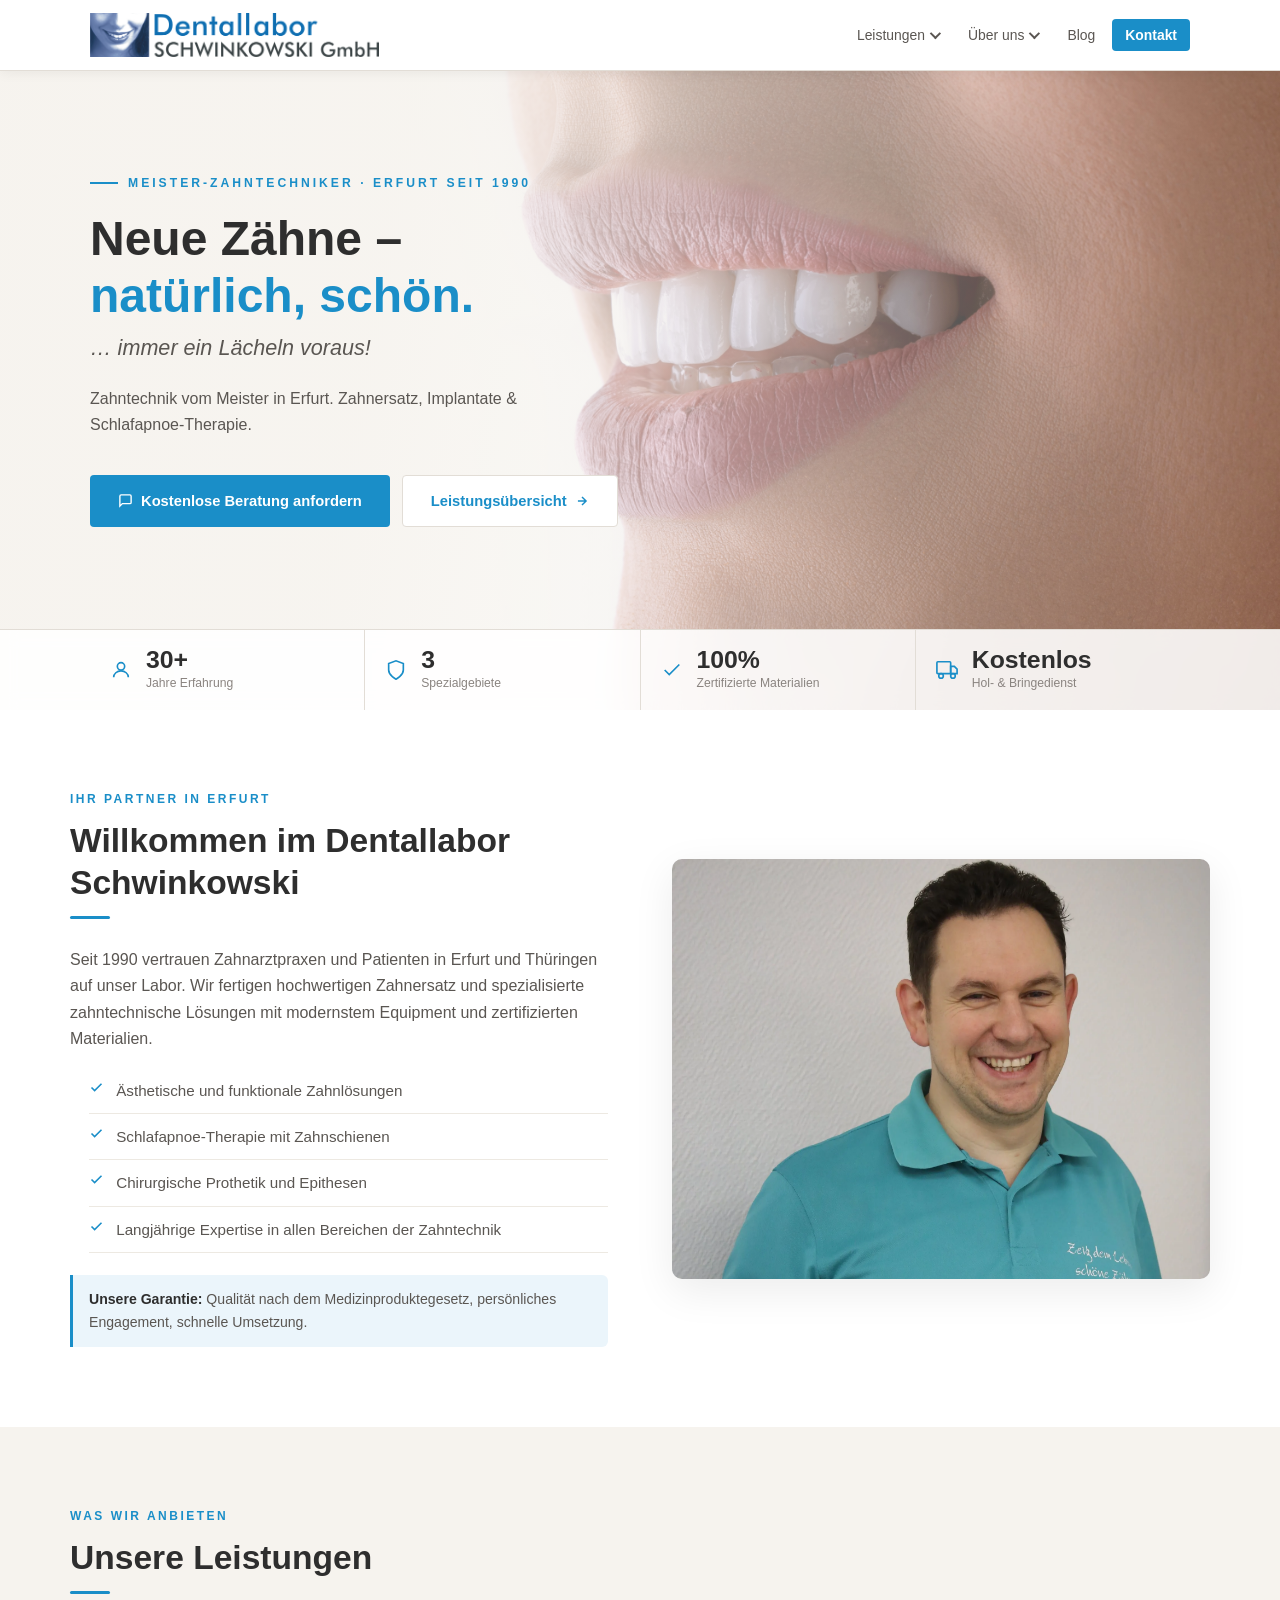
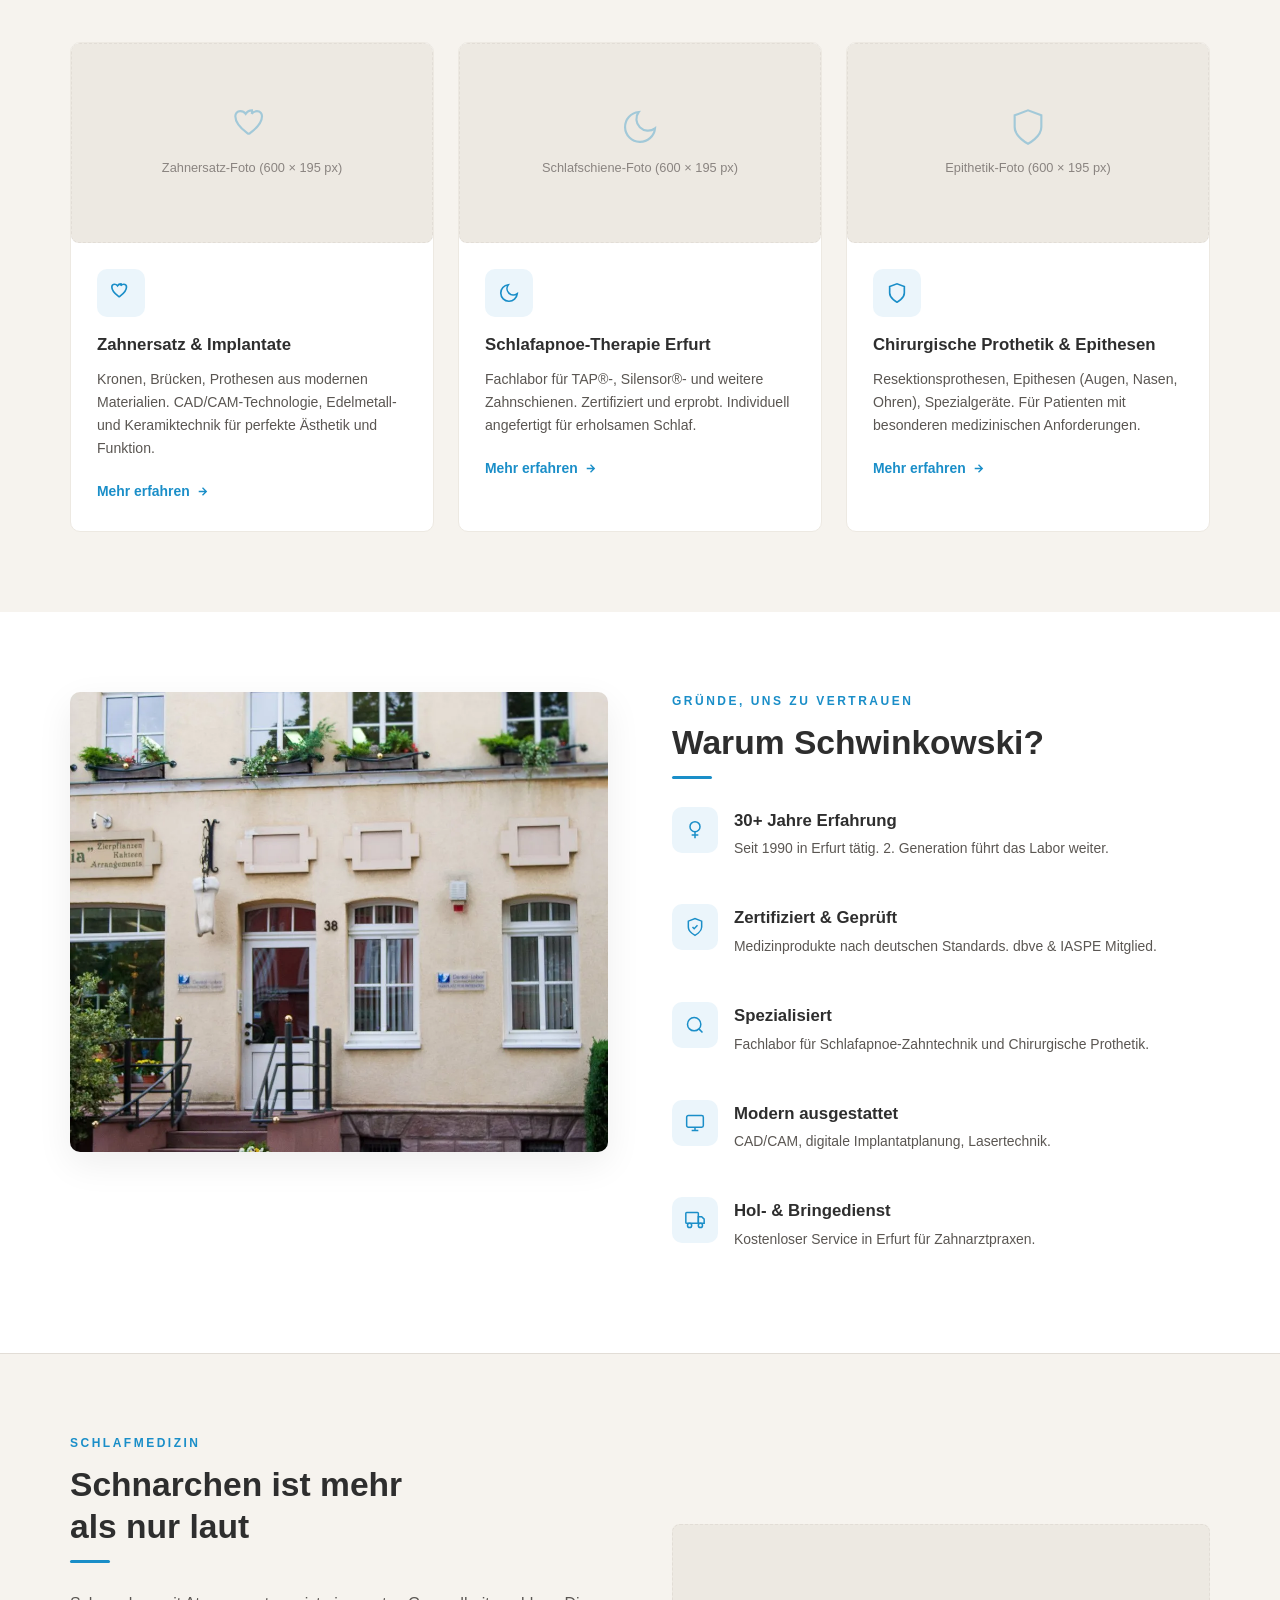
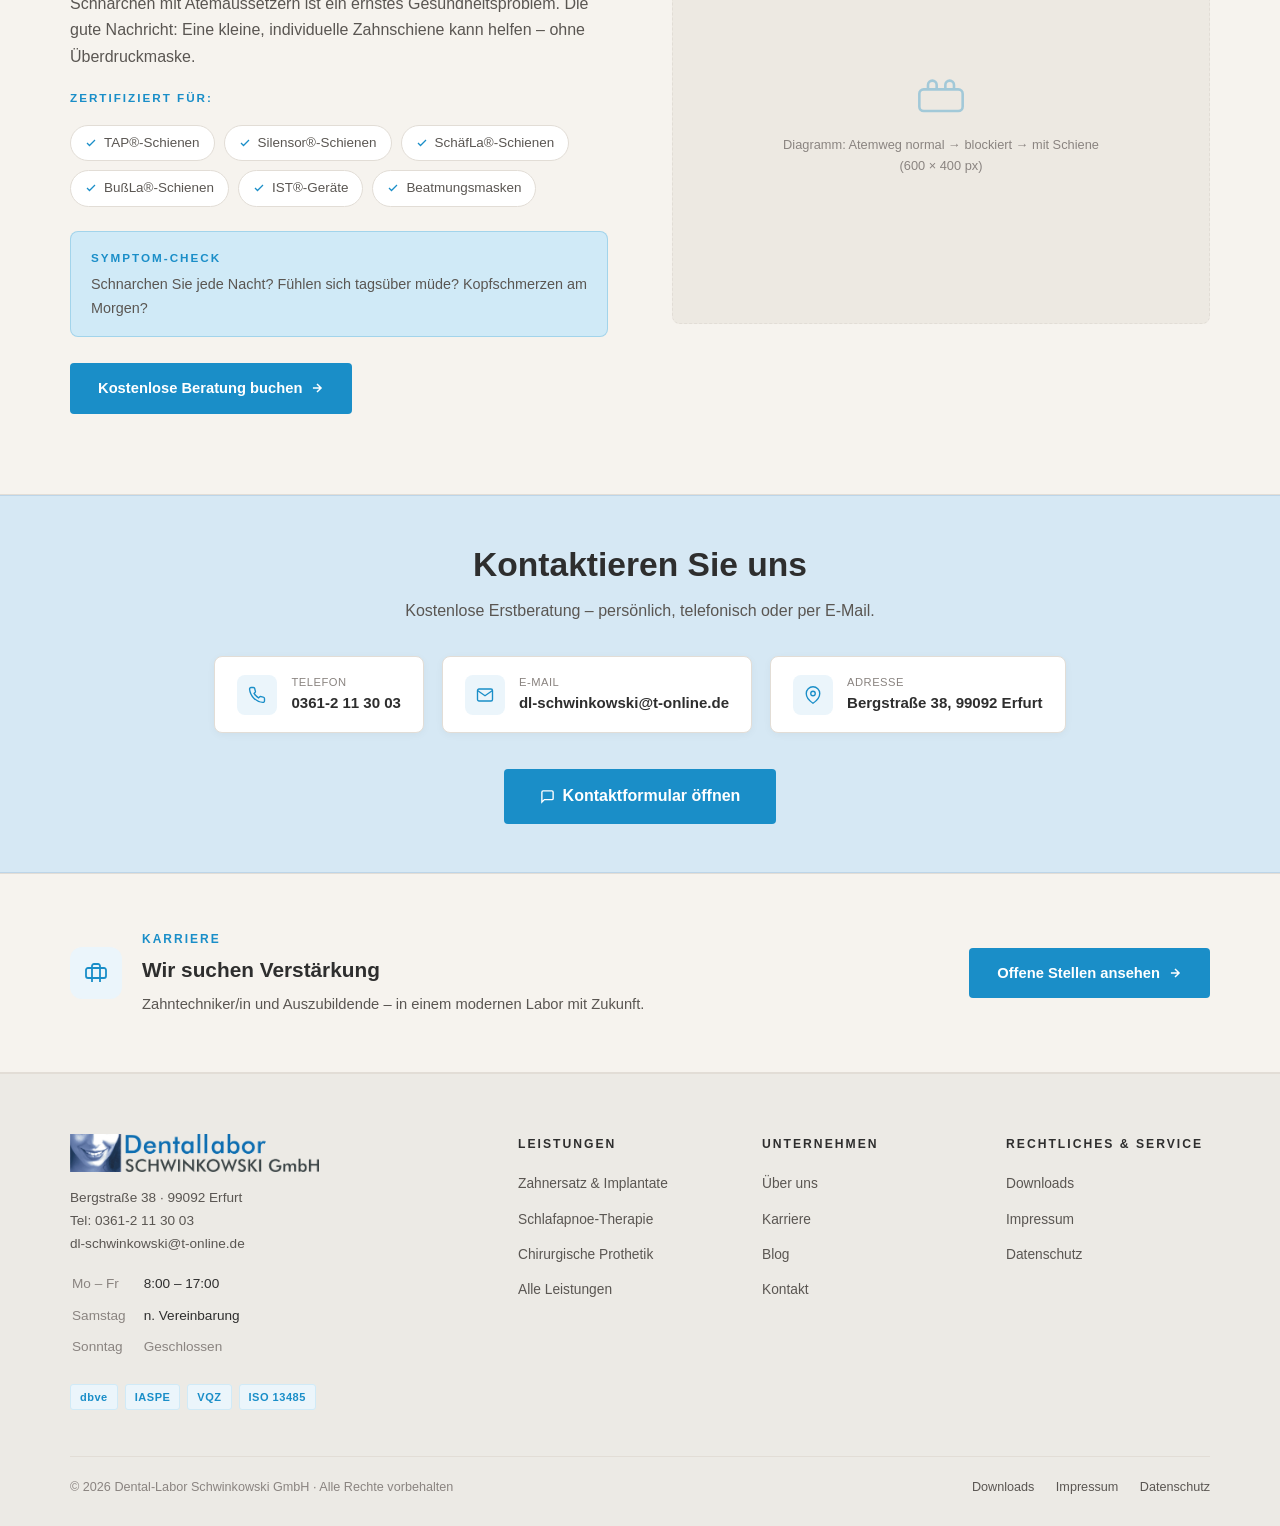
==== commit 10a2ce83: "Add files via upload" ====
--- a/index.html
+++ b/index.html
@@ -813,6 +813,14 @@
 </footer>
 
 <script>
+  // Aktiver Menüpunkt (Desktop; auf Mobile via CSS deaktiviert)
+  (function() {
+    var page = location.pathname.split('/').pop() || 'index.html';
+    document.querySelectorAll('.nav-links a:not(.nav-cta)').forEach(function(a) {
+      if (a.getAttribute('href') === page) a.classList.add('active');
+    });
+  })();
+
   const toggle = document.getElementById('nav-toggle');
   const links  = document.querySelector('.nav-links');
   if (toggle && links) {
--- a/assets/style.css
+++ b/assets/style.css
@@ -92,7 +92,7 @@
   padding: 8px 13px; border-radius: 4px; transition: background 0.15s, color 0.15s;
 }
 .nav-links a:hover { color: var(--blue); background: var(--blue-light); }
-.nav-links a.active { color: var(--blue); font-weight: 700; }
+.nav-links a.active { background: var(--blue-light); }
 .nav-cta { background: var(--blue) !important; color: var(--white) !important; font-weight: 700 !important; }
 .nav-cta:hover { background: var(--blue-dark) !important; }
 
@@ -350,15 +350,107 @@
 .footer-bottom a { color: var(--text-mid); margin-left: 18px; }
 .footer-bottom a:hover { color: var(--blue); }
 
+/* ===== HAMBURGER BUTTON ===== */
+.nav-toggle {
+  display: none;
+  flex-direction: column; justify-content: center; align-items: center;
+  gap: 5px; width: 40px; height: 40px;
+  background: none; border: none; cursor: pointer; padding: 4px;
+  border-radius: 6px; transition: background 0.15s;
+}
+.nav-toggle:hover { background: var(--blue-light); }
+.nav-toggle span {
+  display: block; width: 22px; height: 2px;
+  background: var(--text); border-radius: 2px;
+  transition: transform 0.2s, opacity 0.2s;
+}
+.nav-toggle.open span:nth-child(1) { transform: translateY(7px) rotate(45deg); }
+.nav-toggle.open span:nth-child(2) { opacity: 0; }
+.nav-toggle.open span:nth-child(3) { transform: translateY(-7px) rotate(-45deg); }
+
 /* ===== RESPONSIVE ===== */
 @media (max-width: 1000px) {
   .two-col { grid-template-columns: 1fr; }
   .three-col { grid-template-columns: 1fr 1fr; }
   .footer-grid { grid-template-columns: 1fr 1fr; }
 }
+
 @media (max-width: 700px) {
+  /* Nav */
+  .nav-toggle { display: flex; }
+  .nav-links {
+    display: none;
+    position: fixed; top: 70px; left: 0; right: 0; bottom: 0;
+    background: var(--white);
+    flex-direction: column; align-items: stretch;
+    padding: 16px; gap: 2px;
+    overflow-y: auto;
+    box-shadow: inset 0 4px 12px rgba(0,0,0,0.06);
+    z-index: 999;
+  }
+  .nav-links.open { display: flex; }
+  .nav-links a { display: block; padding: 12px 16px; font-size: 1rem; border-radius: 0; transition: background 0.15s; }
+  .nav-links a:hover { background: var(--bg-warm); color: var(--text); }
+  .nav-links a.active { color: var(--text-mid); font-weight: 500; }
+  .nav-cta { background: none !important; color: var(--text-mid) !important; font-weight: 500 !important; text-align: left; margin-top: 0; padding: 12px 16px; }
+  .nav-cta:hover { background: var(--bg-warm) !important; color: var(--text) !important; }
+
+  /* Mobile dropdowns — always expanded */
+  .nav-dropdown { position: static; }
+  .nav-dropdown > a::after { display: none; }
+  .dropdown-menu {
+    display: block !important;
+    position: static;
+    box-shadow: none; border: none;
+    background: transparent;
+    border-radius: 0;
+    margin: 0;
+    padding: 0;
+  }
+  .dropdown-menu a { display: block; font-size: 0.92rem; padding: 12px 16px 12px 32px; color: var(--text-mid); position: relative; transition: background 0.15s, color 0.15s; }
+  .dropdown-menu a::before { content: '−'; position: absolute; left: 16px; color: inherit; }
+  .dropdown-menu a:hover { background: var(--bg-warm) !important; color: var(--text) !important; }
+
+  /* Sections */
+  .section { padding: 48px 16px; }
   .three-col { grid-template-columns: 1fr; }
-  .nav-links { display: none; }
-  .footer-grid { grid-template-columns: 1fr; }
   .contact-grid { flex-direction: column; }
-}
+
+  /* Hero stats — compact */
+  .hero-stats-inner { flex-wrap: wrap; }
+  .hero-stat {
+    flex: 1 1 45%; min-width: 0;
+    padding: 12px 0;
+    border-right: none;
+    border-bottom: 1px solid var(--border);
+  }
+  .hero-stat:nth-child(odd) { border-right: 1px solid var(--border); }
+  .hero-stat:nth-last-child(-n+2) { border-bottom: none; }
+  .hero-stat-icon { margin-left: 12px; }
+  .hero-stat-num { font-size: 1.15rem; }
+  .hero-stat-text { font-size: 0.7rem; }
+
+  /* Footer compact */
+  footer { padding: 32px 16px 20px; }
+  .footer-grid {
+    grid-template-columns: 1fr 1fr;
+    gap: 24px;
+    margin-bottom: 28px;
+  }
+  .footer-brand { grid-column: 1 / -1; }
+  .footer-logo { height: 32px; margin-bottom: 10px; }
+  .footer-brand p { font-size: 0.82rem; margin-bottom: 10px; }
+  .footer-col h4 { margin-bottom: 10px; }
+  .footer-col ul li { margin-bottom: 6px; }
+  .footer-bottom { font-size: 0.74rem; flex-direction: column; align-items: flex-start; gap: 8px; }
+  .footer-bottom a { margin-left: 0; margin-right: 14px; }
+
+  /* Page hero */
+  .page-hero { padding: 40px 16px 36px; }
+  .page-hero h1 { font-size: 1.7rem; }
+
+  /* Cards */
+  .cta-cards { flex-direction: column; }
+  .hero-btns { flex-direction: column; }
+  .hero-btns .btn { text-align: center; justify-content: center; }
+}
